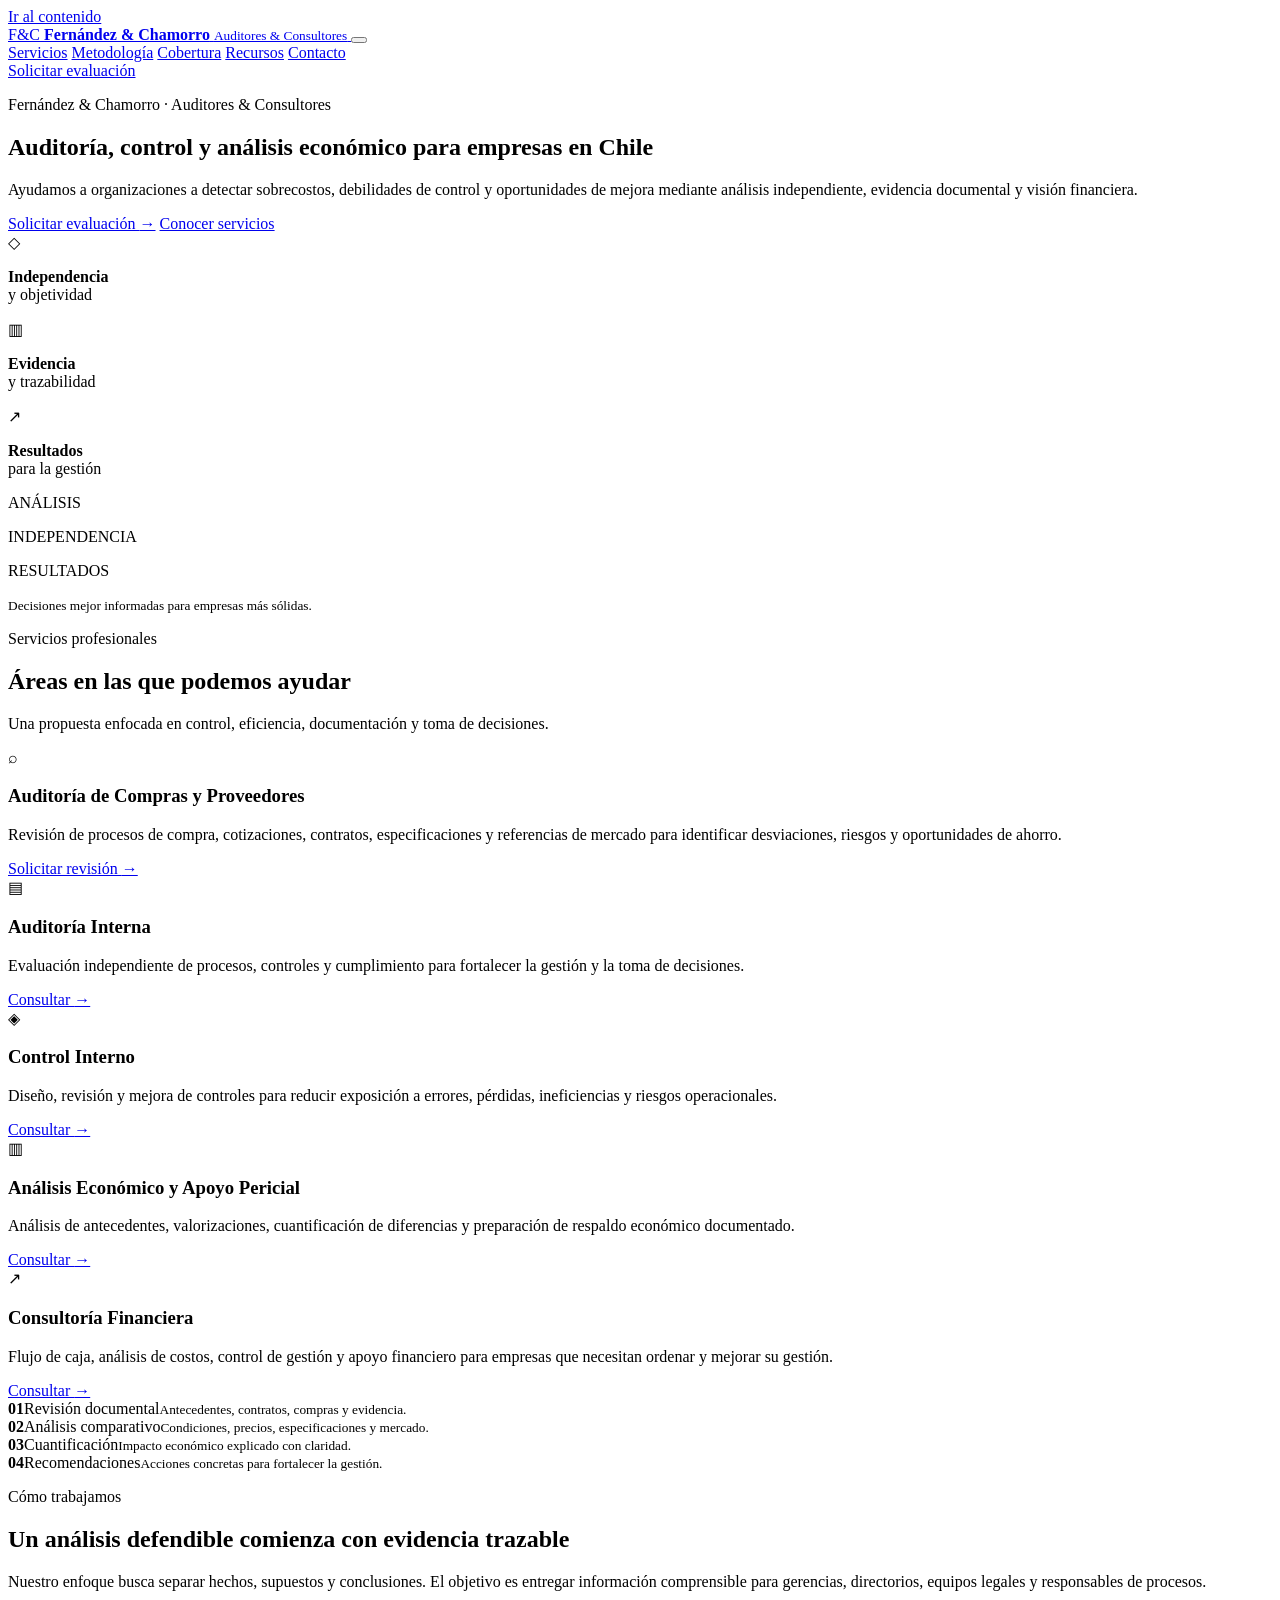
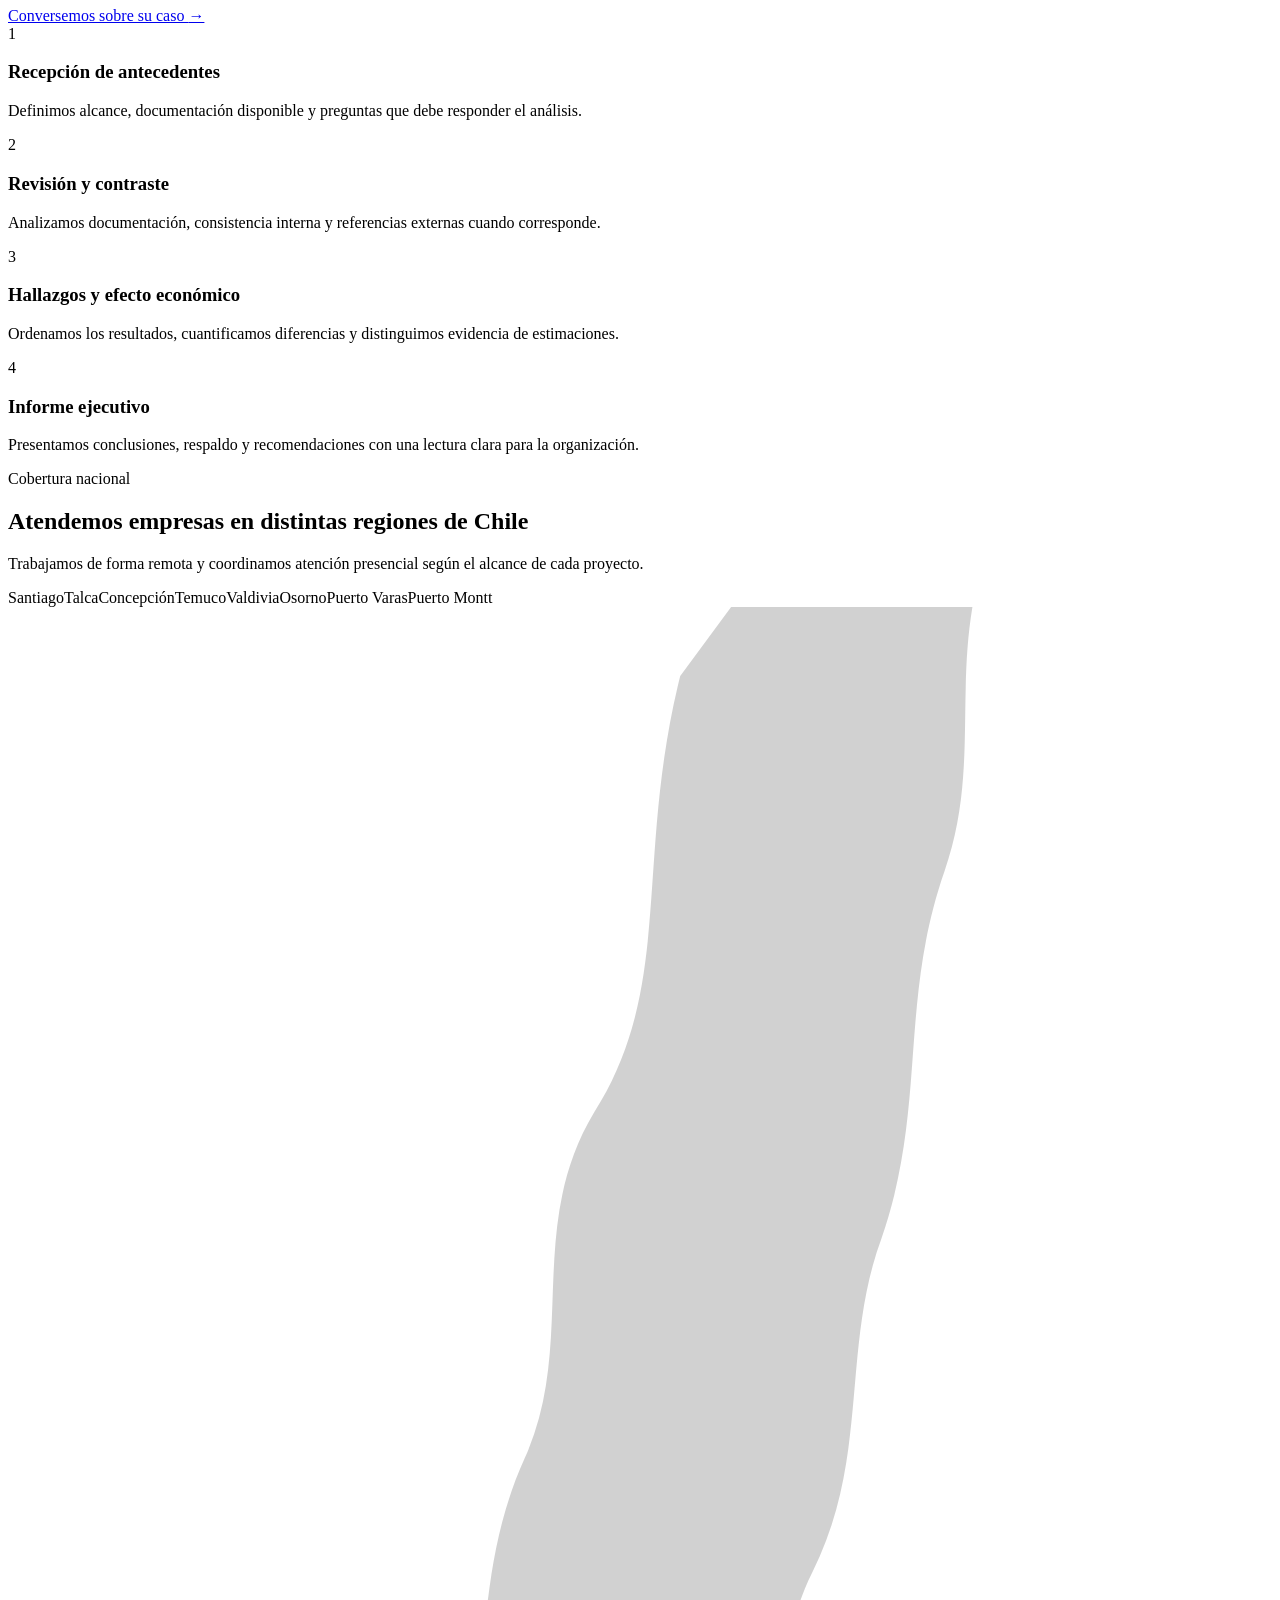
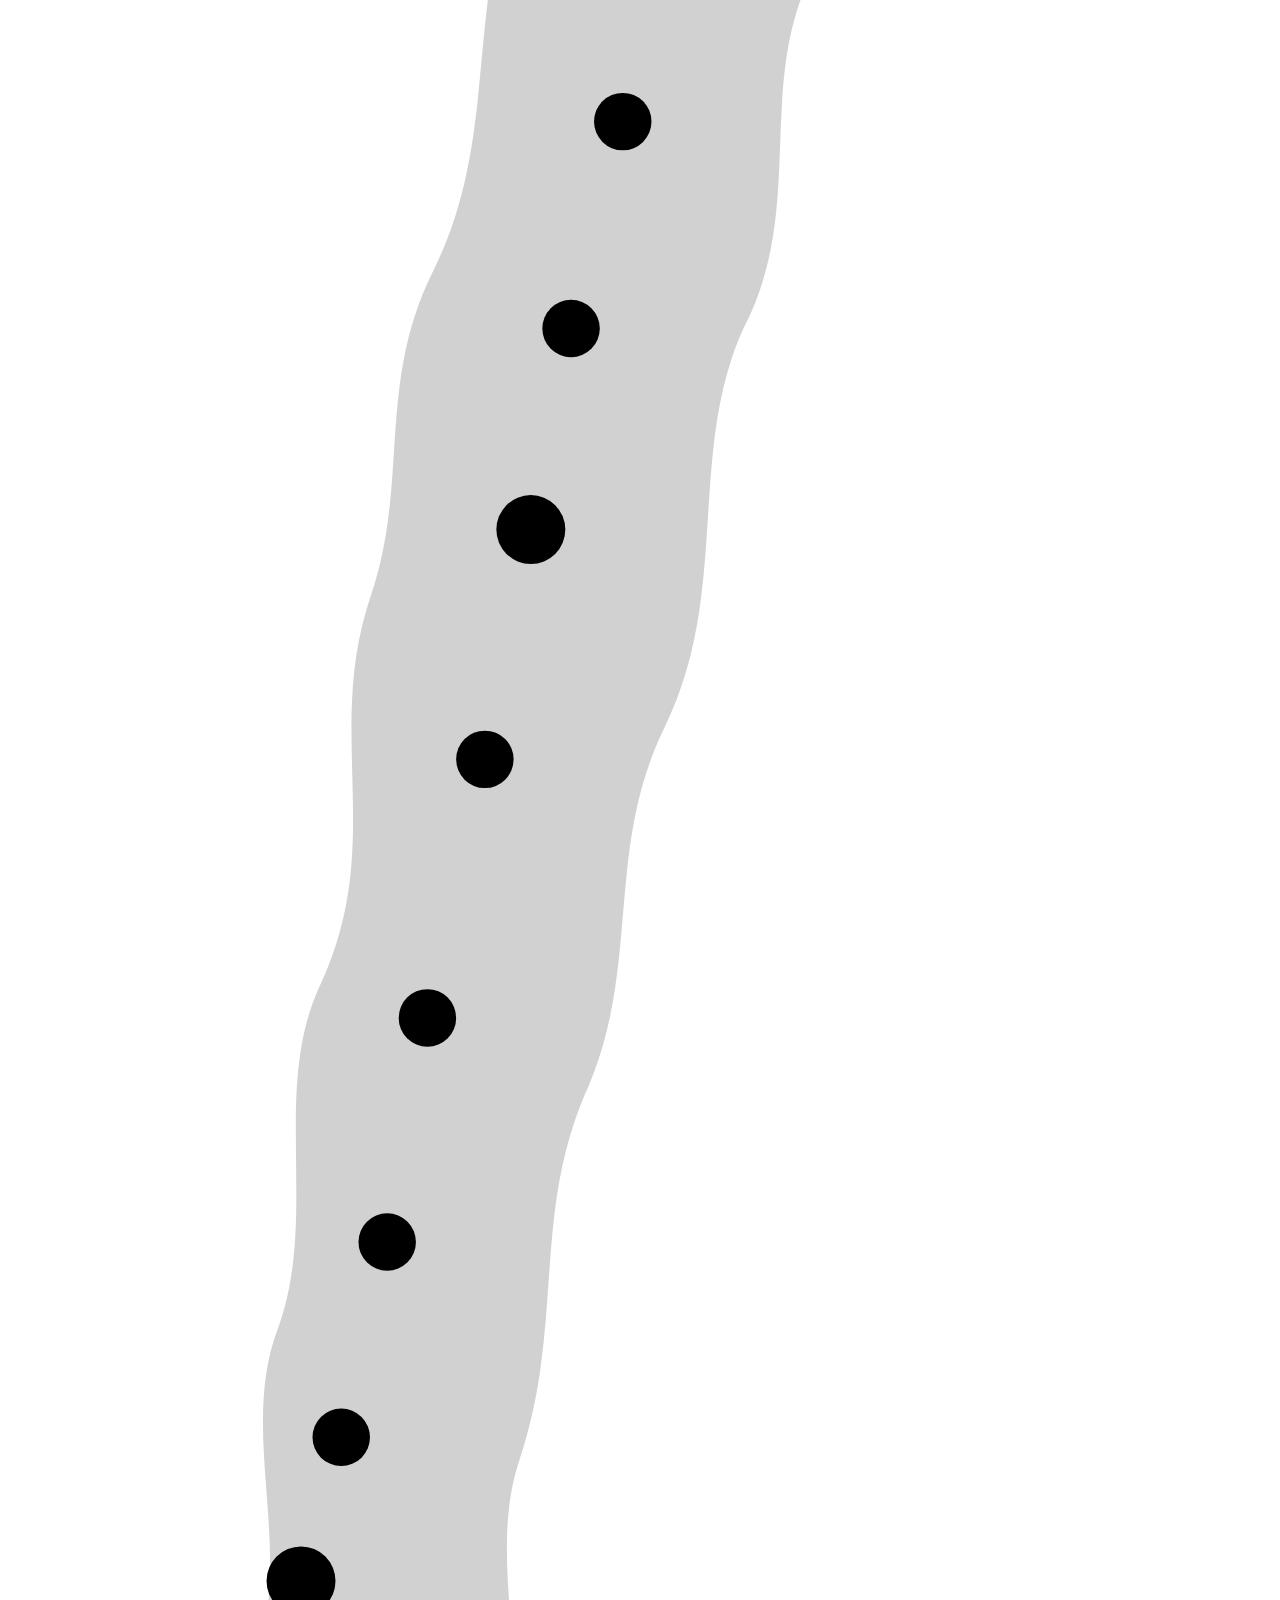
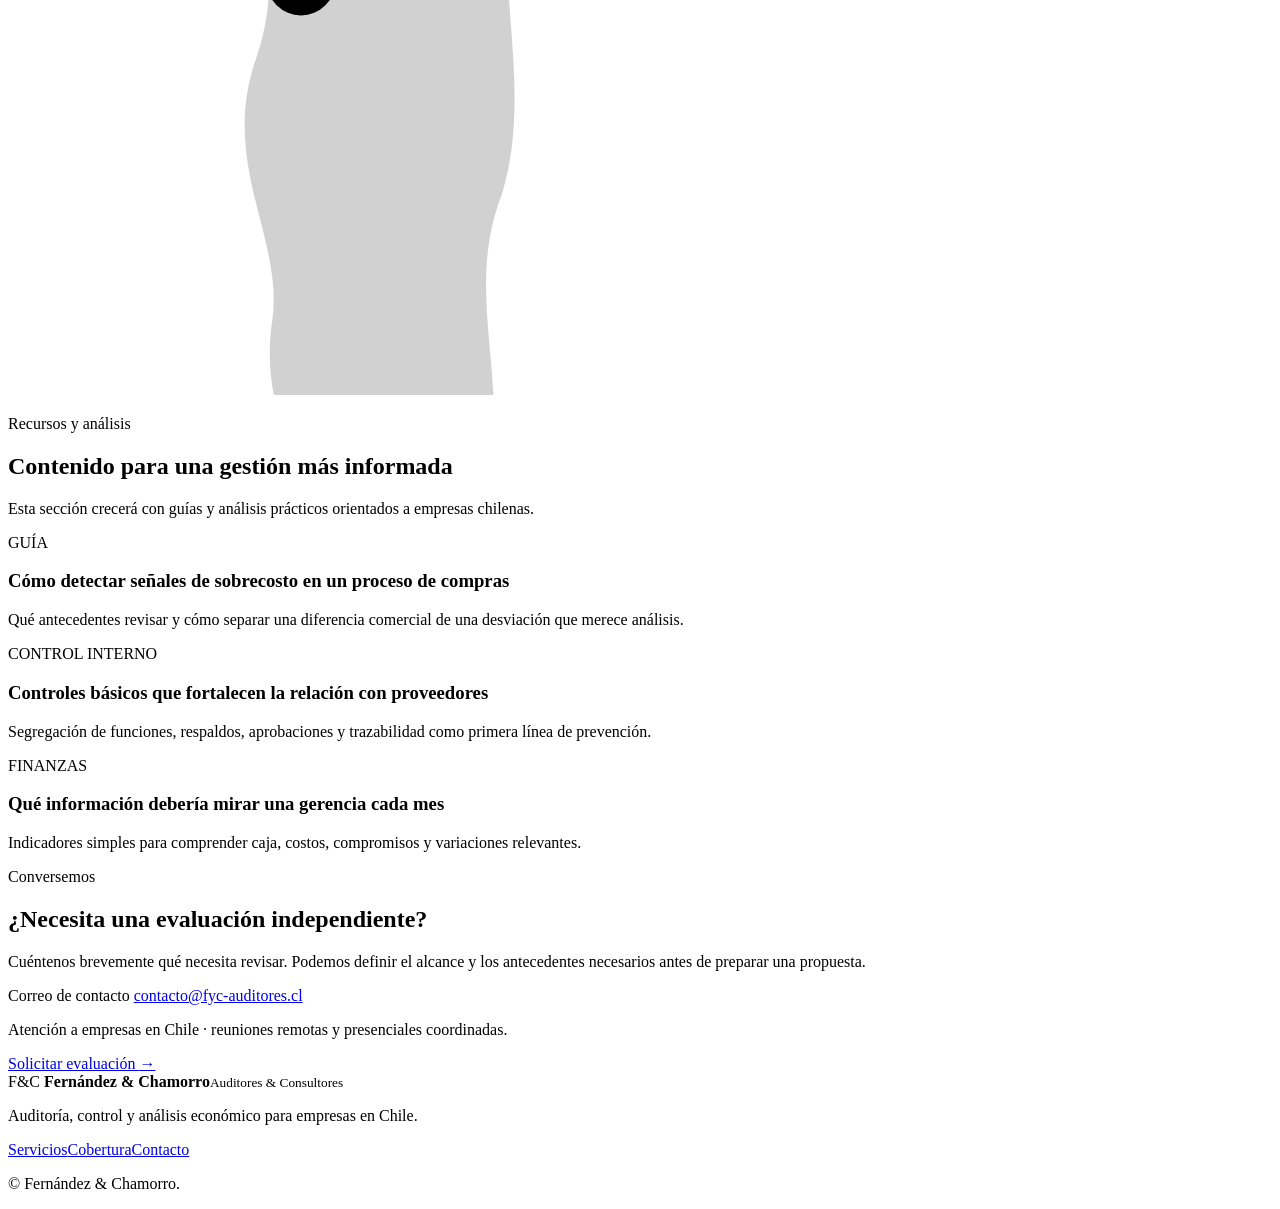
==== index.html @ c3d1afbb "Crear página inicial de Fernández & Chamorro" ====
<!doctype html>
<html lang="es-CL">
<head>
  <meta charset="utf-8">
  <meta name="viewport" content="width=device-width, initial-scale=1">
  <title>Auditoría y Consultoría en Chile | Fernández & Chamorro</title>
  <meta name="description" content="Fernández & Chamorro Auditores & Consultores. Auditoría interna, revisión de compras y proveedores, control interno, análisis económico y consultoría financiera para empresas en Chile.">
  <meta name="robots" content="index,follow,max-image-preview:large">
  <meta name="theme-color" content="#071c2b">
  <link rel="canonical" href="https://fyc-auditores.cl/">
  <link rel="icon" href="favicon.svg" type="image/svg+xml">
  <link rel="stylesheet" href="styles.css">

  <meta property="og:type" content="website">
  <meta property="og:locale" content="es_CL">
  <meta property="og:title" content="Fernández & Chamorro | Auditores & Consultores">
  <meta property="og:description" content="Auditoría, control y análisis económico para empresas en Chile.">
  <meta property="og:url" content="https://fyc-auditores.cl/">
  <meta property="og:site_name" content="Fernández & Chamorro">

  <script type="application/ld+json">
  {
    "@context": "https://schema.org",
    "@type": "ProfessionalService",
    "name": "Fernández & Chamorro Auditores & Consultores",
    "url": "https://fyc-auditores.cl/",
    "description": "Servicios de auditoría interna, revisión de compras y proveedores, control interno, análisis económico y consultoría financiera para empresas en Chile.",
    "areaServed": [
      {"@type":"Country","name":"Chile"},
      {"@type":"City","name":"Santiago"},
      {"@type":"City","name":"Talca"},
      {"@type":"City","name":"Concepción"},
      {"@type":"City","name":"Temuco"},
      {"@type":"City","name":"Valdivia"},
      {"@type":"City","name":"Osorno"},
      {"@type":"City","name":"Puerto Varas"},
      {"@type":"City","name":"Puerto Montt"}
    ],
    "serviceType": [
      "Auditoría interna",
      "Auditoría de compras y proveedores",
      "Control interno",
      "Análisis económico",
      "Consultoría financiera"
    ]
  }
  </script>
</head>
<body>
  <a class="skip-link" href="#contenido">Ir al contenido</a>

  <header class="site-header" id="inicio">
    <div class="container nav-wrap">
      <a class="brand" href="#inicio" aria-label="Fernández & Chamorro - Inicio">
        <span class="brand-mark">F&amp;C</span>
        <span class="brand-copy">
          <strong>Fernández &amp; Chamorro</strong>
          <small>Auditores &amp; Consultores</small>
        </span>
      </a>

      <button class="nav-toggle" type="button" aria-expanded="false" aria-controls="main-nav" aria-label="Abrir menú">
        <span></span><span></span><span></span>
      </button>

      <nav class="main-nav" id="main-nav" aria-label="Navegación principal">
        <a href="#servicios">Servicios</a>
        <a href="#metodologia">Metodología</a>
        <a href="#cobertura">Cobertura</a>
        <a href="#recursos">Recursos</a>
        <a href="#contacto">Contacto</a>
      </nav>

      <a class="btn btn-small btn-dark desktop-cta" href="#contacto">Solicitar evaluación</a>
    </div>
  </header>

  <main id="contenido">
    <section class="hero">
      <div class="hero-visual" aria-hidden="true">
        <div class="mountain mountain-a"></div>
        <div class="mountain mountain-b"></div>
        <div class="cityline"></div>
        <div class="glass-lines"></div>
      </div>

      <div class="container hero-grid">
        <div class="hero-copy">
          <p class="eyebrow">Fernández &amp; Chamorro · Auditores &amp; Consultores</p>
          <h1>Auditoría, control y análisis económico para empresas en Chile</h1>
          <p class="hero-lead">Ayudamos a organizaciones a detectar sobrecostos, debilidades de control y oportunidades de mejora mediante análisis independiente, evidencia documental y visión financiera.</p>
          <div class="hero-actions">
            <a class="btn btn-copper" href="#contacto">Solicitar evaluación <span>→</span></a>
            <a class="btn btn-outline" href="#servicios">Conocer servicios</a>
          </div>
          <div class="trust-row" aria-label="Principios de trabajo">
            <div><span class="mini-icon">◇</span><p><strong>Independencia</strong><br>y objetividad</p></div>
            <div><span class="mini-icon">▥</span><p><strong>Evidencia</strong><br>y trazabilidad</p></div>
            <div><span class="mini-icon">↗</span><p><strong>Resultados</strong><br>para la gestión</p></div>
          </div>
        </div>

        <aside class="hero-panel" aria-label="Propuesta de valor">
          <div class="panel-line"></div>
          <p>ANÁLISIS</p>
          <p>INDEPENDENCIA</p>
          <p>RESULTADOS</p>
          <span></span>
          <small>Decisiones mejor informadas para empresas más sólidas.</small>
        </aside>
      </div>
    </section>

    <section class="section" id="servicios">
      <div class="container">
        <div class="section-head">
          <div>
            <p class="eyebrow dark">Servicios profesionales</p>
            <h2>Áreas en las que podemos ayudar</h2>
          </div>
          <p class="section-intro">Una propuesta enfocada en control, eficiencia, documentación y toma de decisiones.</p>
        </div>

        <div class="service-grid">
          <article class="service-card featured">
            <span class="service-icon">⌕</span>
            <h3>Auditoría de Compras y Proveedores</h3>
            <p>Revisión de procesos de compra, cotizaciones, contratos, especificaciones y referencias de mercado para identificar desviaciones, riesgos y oportunidades de ahorro.</p>
            <a href="#contacto">Solicitar revisión <span>→</span></a>
          </article>

          <article class="service-card">
            <span class="service-icon">▤</span>
            <h3>Auditoría Interna</h3>
            <p>Evaluación independiente de procesos, controles y cumplimiento para fortalecer la gestión y la toma de decisiones.</p>
            <a href="#contacto">Consultar <span>→</span></a>
          </article>

          <article class="service-card">
            <span class="service-icon">◈</span>
            <h3>Control Interno</h3>
            <p>Diseño, revisión y mejora de controles para reducir exposición a errores, pérdidas, ineficiencias y riesgos operacionales.</p>
            <a href="#contacto">Consultar <span>→</span></a>
          </article>

          <article class="service-card">
            <span class="service-icon">▥</span>
            <h3>Análisis Económico y Apoyo Pericial</h3>
            <p>Análisis de antecedentes, valorizaciones, cuantificación de diferencias y preparación de respaldo económico documentado.</p>
            <a href="#contacto">Consultar <span>→</span></a>
          </article>

          <article class="service-card">
            <span class="service-icon">↗</span>
            <h3>Consultoría Financiera</h3>
            <p>Flujo de caja, análisis de costos, control de gestión y apoyo financiero para empresas que necesitan ordenar y mejorar su gestión.</p>
            <a href="#contacto">Consultar <span>→</span></a>
          </article>
        </div>
      </div>
    </section>

    <section class="value-band">
      <div class="container value-grid">
        <div><strong>01</strong><span>Revisión documental</span><small>Antecedentes, contratos, compras y evidencia.</small></div>
        <div><strong>02</strong><span>Análisis comparativo</span><small>Condiciones, precios, especificaciones y mercado.</small></div>
        <div><strong>03</strong><span>Cuantificación</span><small>Impacto económico explicado con claridad.</small></div>
        <div><strong>04</strong><span>Recomendaciones</span><small>Acciones concretas para fortalecer la gestión.</small></div>
      </div>
    </section>

    <section class="section methodology" id="metodologia">
      <div class="container methodology-grid">
        <div>
          <p class="eyebrow dark">Cómo trabajamos</p>
          <h2>Un análisis defendible comienza con evidencia trazable</h2>
          <p class="body-copy">Nuestro enfoque busca separar hechos, supuestos y conclusiones. El objetivo es entregar información comprensible para gerencias, directorios, equipos legales y responsables de procesos.</p>
          <a class="text-link" href="#contacto">Conversemos sobre su caso <span>→</span></a>
        </div>

        <div class="steps">
          <article><span>1</span><div><h3>Recepción de antecedentes</h3><p>Definimos alcance, documentación disponible y preguntas que debe responder el análisis.</p></div></article>
          <article><span>2</span><div><h3>Revisión y contraste</h3><p>Analizamos documentación, consistencia interna y referencias externas cuando corresponde.</p></div></article>
          <article><span>3</span><div><h3>Hallazgos y efecto económico</h3><p>Ordenamos los resultados, cuantificamos diferencias y distinguimos evidencia de estimaciones.</p></div></article>
          <article><span>4</span><div><h3>Informe ejecutivo</h3><p>Presentamos conclusiones, respaldo y recomendaciones con una lectura clara para la organización.</p></div></article>
        </div>
      </div>
    </section>

    <section class="section coverage" id="cobertura">
      <div class="container coverage-grid">
        <div class="coverage-copy">
          <p class="eyebrow">Cobertura nacional</p>
          <h2>Atendemos empresas en distintas regiones de Chile</h2>
          <p>Trabajamos de forma remota y coordinamos atención presencial según el alcance de cada proyecto.</p>
          <div class="cities" aria-label="Ciudades objetivo">
            <span>Santiago</span><span>Talca</span><span>Concepción</span><span>Temuco</span><span>Valdivia</span><span>Osorno</span><span>Puerto Varas</span><span>Puerto Montt</span>
          </div>
        </div>

        <div class="chile-map" aria-label="Representación gráfica de cobertura en Chile">
          <svg viewBox="0 0 220 520" role="img" aria-labelledby="map-title">
            <title id="map-title">Cobertura de servicios en Chile</title>
            <path d="M117 12c-8 32-1 54-15 76-12 20-3 40-12 60-11 24-4 48-16 72-10 20-4 37-11 57-8 24 3 43-9 68-8 18 0 40-7 59-7 18 3 39-4 58-6 18 5 31 3 45-3 20 10 31 14 47 6 23 20 38 31 51-13-28-13-49-8-67 5-20-4-35 3-53 6-20-3-40 3-58 8-24 2-43 12-65 9-21 3-41 13-62 12-24 4-48 14-70 11-21 2-42 12-62 10-20 5-39 12-58 8-23 3-41 11-64 7-20 0-36 8-58 8-21 7-42 9-58-14 14-24 26-32 40z" fill="currentColor" opacity=".18"/>
            <g fill="currentColor">
              <circle cx="107" cy="194" r="5"/><circle cx="98" cy="230" r="5"/><circle cx="91" cy="265" r="6"/><circle cx="83" cy="305" r="5"/><circle cx="73" cy="350" r="5"/><circle cx="66" cy="389" r="5"/><circle cx="58" cy="423" r="5"/><circle cx="51" cy="448" r="6"/>
            </g>
          </svg>
        </div>
      </div>
    </section>

    <section class="section resources" id="recursos">
      <div class="container">
        <div class="section-head">
          <div>
            <p class="eyebrow dark">Recursos y análisis</p>
            <h2>Contenido para una gestión más informada</h2>
          </div>
          <p class="section-intro">Esta sección crecerá con guías y análisis prácticos orientados a empresas chilenas.</p>
        </div>

        <div class="resource-grid">
          <article>
            <span>GUÍA</span>
            <h3>Cómo detectar señales de sobrecosto en un proceso de compras</h3>
            <p>Qué antecedentes revisar y cómo separar una diferencia comercial de una desviación que merece análisis.</p>
          </article>
          <article>
            <span>CONTROL INTERNO</span>
            <h3>Controles básicos que fortalecen la relación con proveedores</h3>
            <p>Segregación de funciones, respaldos, aprobaciones y trazabilidad como primera línea de prevención.</p>
          </article>
          <article>
            <span>FINANZAS</span>
            <h3>Qué información debería mirar una gerencia cada mes</h3>
            <p>Indicadores simples para comprender caja, costos, compromisos y variaciones relevantes.</p>
          </article>
        </div>
      </div>
    </section>

    <section class="contact" id="contacto">
      <div class="container contact-grid">
        <div>
          <p class="eyebrow">Conversemos</p>
          <h2>¿Necesita una evaluación independiente?</h2>
          <p>Cuéntenos brevemente qué necesita revisar. Podemos definir el alcance y los antecedentes necesarios antes de preparar una propuesta.</p>
        </div>
        <div class="contact-card">
          <span class="contact-label">Correo de contacto</span>
          <a class="contact-email" href="mailto:contacto@fyc-auditores.cl">contacto@fyc-auditores.cl</a>
          <p>Atención a empresas en Chile · reuniones remotas y presenciales coordinadas.</p>
          <a class="btn btn-copper full" href="mailto:contacto@fyc-auditores.cl?subject=Solicitud%20de%20evaluación">Solicitar evaluación <span>→</span></a>
        </div>
      </div>
    </section>
  </main>

  <footer class="footer">
    <div class="container footer-grid">
      <div class="brand footer-brand">
        <span class="brand-mark">F&amp;C</span>
        <span class="brand-copy"><strong>Fernández &amp; Chamorro</strong><small>Auditores &amp; Consultores</small></span>
      </div>
      <p>Auditoría, control y análisis económico para empresas en Chile.</p>
      <div class="footer-links"><a href="#servicios">Servicios</a><a href="#cobertura">Cobertura</a><a href="#contacto">Contacto</a></div>
      <p class="copyright">© <span id="year"></span> Fernández &amp; Chamorro.</p>
    </div>
  </footer>

  <script src="script.js"></script>
</body>
</html>
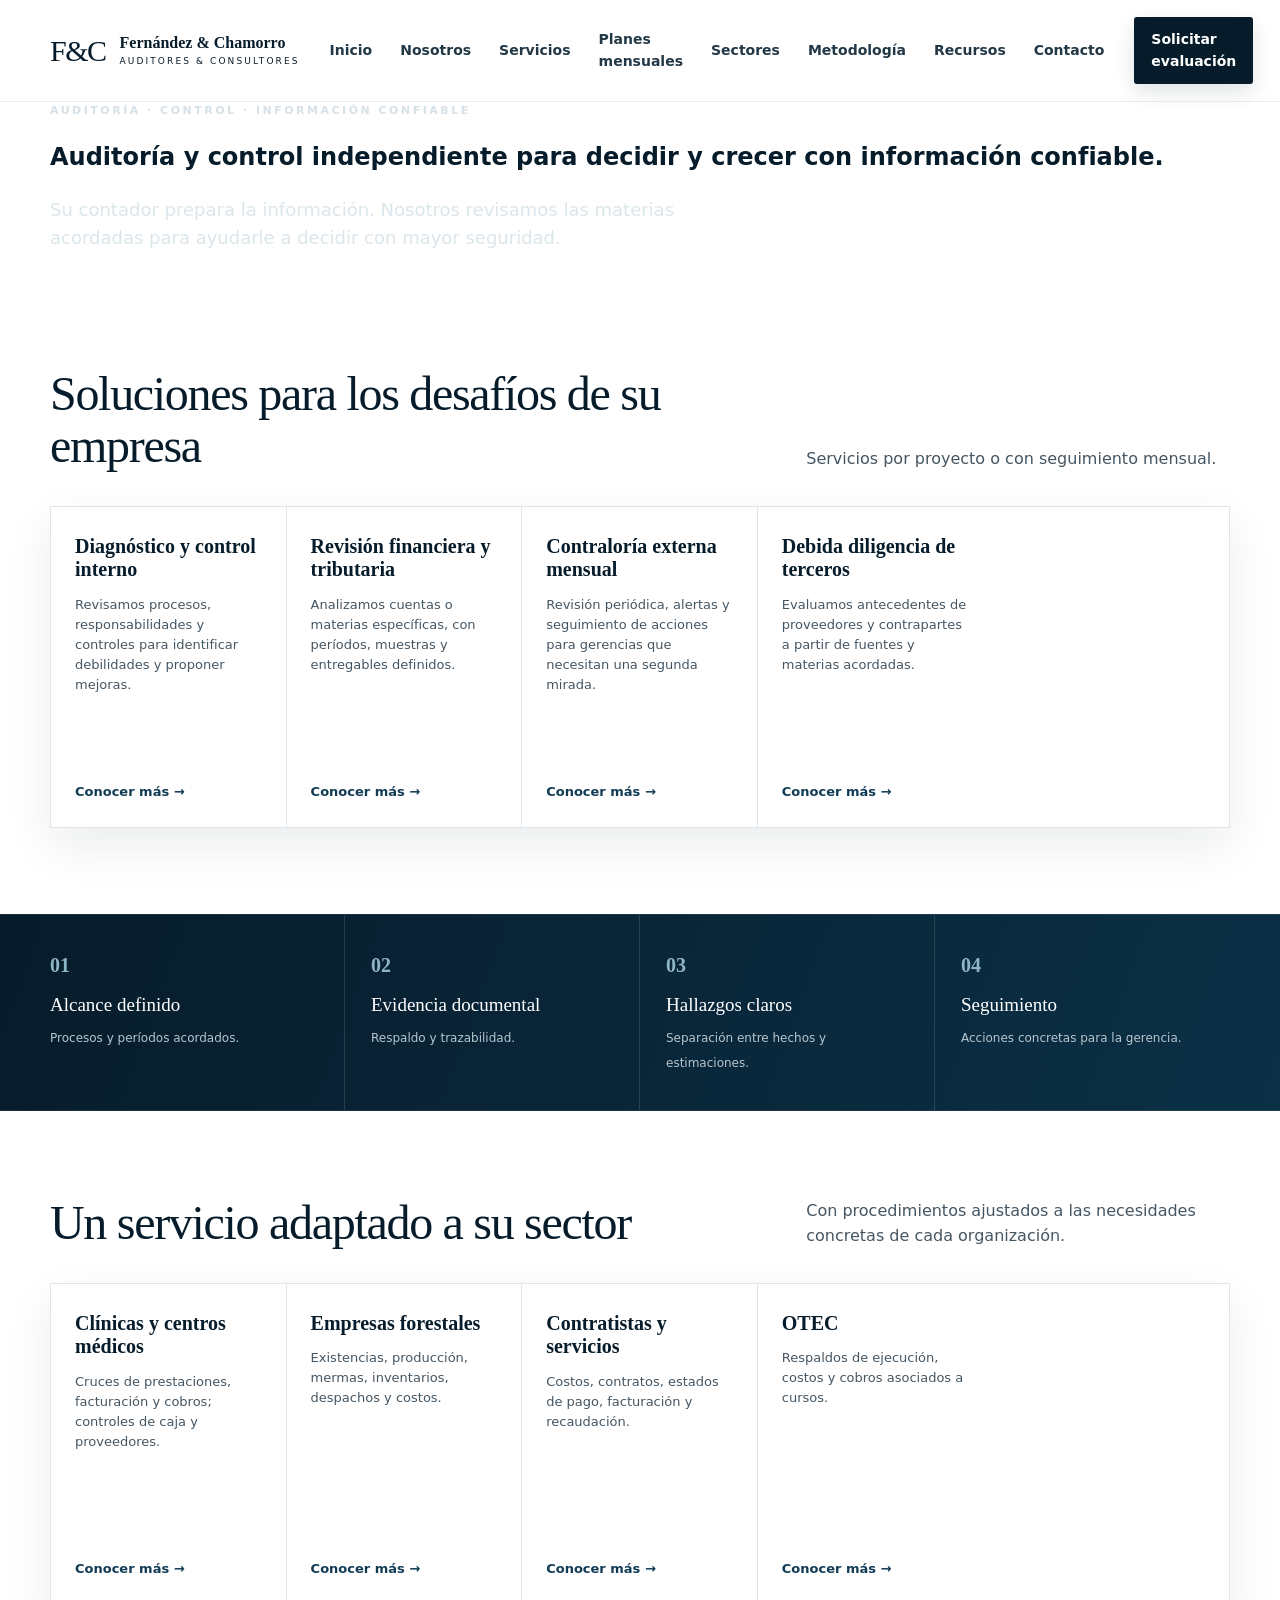
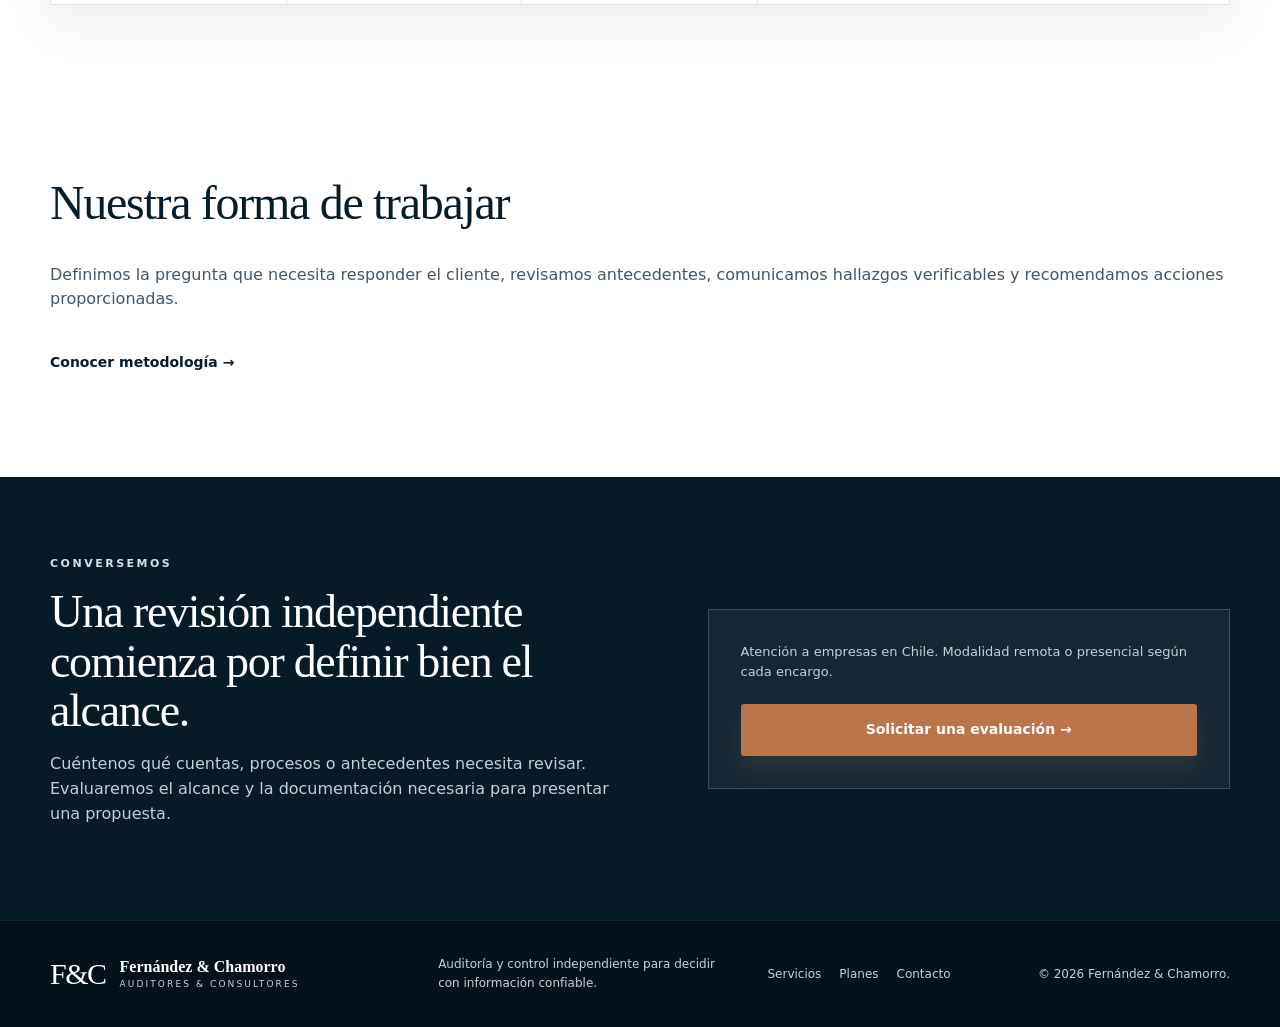
==== commit b11c288f: "feat: create multipage home and navigation" ====
--- a/index.html
+++ b/index.html
@@ -1,274 +1,4 @@
 <!doctype html>
-<html lang="es-CL">
-<head>
-  <meta charset="utf-8">
-  <meta name="viewport" content="width=device-width, initial-scale=1">
-  <title>Auditoría y Consultoría en Chile | Fernández & Chamorro</title>
-  <meta name="description" content="Fernández & Chamorro Auditores & Consultores. Auditoría interna, revisión de compras y proveedores, control interno, análisis económico y consultoría financiera para empresas en Chile.">
-  <meta name="robots" content="index,follow,max-image-preview:large">
-  <meta name="theme-color" content="#071c2b">
-  <link rel="canonical" href="https://fyc-auditores.cl/">
-  <link rel="icon" href="favicon.svg" type="image/svg+xml">
-  <link rel="stylesheet" href="styles.css">
-
-  <meta property="og:type" content="website">
-  <meta property="og:locale" content="es_CL">
-  <meta property="og:title" content="Fernández & Chamorro | Auditores & Consultores">
-  <meta property="og:description" content="Auditoría, control y análisis económico para empresas en Chile.">
-  <meta property="og:url" content="https://fyc-auditores.cl/">
-  <meta property="og:site_name" content="Fernández & Chamorro">
-
-  <script type="application/ld+json">
-  {
-    "@context": "https://schema.org",
-    "@type": "ProfessionalService",
-    "name": "Fernández & Chamorro Auditores & Consultores",
-    "url": "https://fyc-auditores.cl/",
-    "description": "Servicios de auditoría interna, revisión de compras y proveedores, control interno, análisis económico y consultoría financiera para empresas en Chile.",
-    "areaServed": [
-      {"@type":"Country","name":"Chile"},
-      {"@type":"City","name":"Santiago"},
-      {"@type":"City","name":"Talca"},
-      {"@type":"City","name":"Concepción"},
-      {"@type":"City","name":"Temuco"},
-      {"@type":"City","name":"Valdivia"},
-      {"@type":"City","name":"Osorno"},
-      {"@type":"City","name":"Puerto Varas"},
-      {"@type":"City","name":"Puerto Montt"}
-    ],
-    "serviceType": [
-      "Auditoría interna",
-      "Auditoría de compras y proveedores",
-      "Control interno",
-      "Análisis económico",
-      "Consultoría financiera"
-    ]
-  }
-  </script>
-</head>
-<body>
-  <a class="skip-link" href="#contenido">Ir al contenido</a>
-
-  <header class="site-header" id="inicio">
-    <div class="container nav-wrap">
-      <a class="brand" href="#inicio" aria-label="Fernández & Chamorro - Inicio">
-        <span class="brand-mark">F&amp;C</span>
-        <span class="brand-copy">
-          <strong>Fernández &amp; Chamorro</strong>
-          <small>Auditores &amp; Consultores</small>
-        </span>
-      </a>
-
-      <button class="nav-toggle" type="button" aria-expanded="false" aria-controls="main-nav" aria-label="Abrir menú">
-        <span></span><span></span><span></span>
-      </button>
-
-      <nav class="main-nav" id="main-nav" aria-label="Navegación principal">
-        <a href="#servicios">Servicios</a>
-        <a href="#metodologia">Metodología</a>
-        <a href="#cobertura">Cobertura</a>
-        <a href="#recursos">Recursos</a>
-        <a href="#contacto">Contacto</a>
-      </nav>
-
-      <a class="btn btn-small btn-dark desktop-cta" href="#contacto">Solicitar evaluación</a>
-    </div>
-  </header>
-
-  <main id="contenido">
-    <section class="hero">
-      <div class="hero-visual" aria-hidden="true">
-        <div class="mountain mountain-a"></div>
-        <div class="mountain mountain-b"></div>
-        <div class="cityline"></div>
-        <div class="glass-lines"></div>
-      </div>
-
-      <div class="container hero-grid">
-        <div class="hero-copy">
-          <p class="eyebrow">Fernández &amp; Chamorro · Auditores &amp; Consultores</p>
-          <h1>Auditoría, control y análisis económico para empresas en Chile</h1>
-          <p class="hero-lead">Ayudamos a organizaciones a detectar sobrecostos, debilidades de control y oportunidades de mejora mediante análisis independiente, evidencia documental y visión financiera.</p>
-          <div class="hero-actions">
-            <a class="btn btn-copper" href="#contacto">Solicitar evaluación <span>→</span></a>
-            <a class="btn btn-outline" href="#servicios">Conocer servicios</a>
-          </div>
-          <div class="trust-row" aria-label="Principios de trabajo">
-            <div><span class="mini-icon">◇</span><p><strong>Independencia</strong><br>y objetividad</p></div>
-            <div><span class="mini-icon">▥</span><p><strong>Evidencia</strong><br>y trazabilidad</p></div>
-            <div><span class="mini-icon">↗</span><p><strong>Resultados</strong><br>para la gestión</p></div>
-          </div>
-        </div>
-
-        <aside class="hero-panel" aria-label="Propuesta de valor">
-          <div class="panel-line"></div>
-          <p>ANÁLISIS</p>
-          <p>INDEPENDENCIA</p>
-          <p>RESULTADOS</p>
-          <span></span>
-          <small>Decisiones mejor informadas para empresas más sólidas.</small>
-        </aside>
-      </div>
-    </section>
-
-    <section class="section" id="servicios">
-      <div class="container">
-        <div class="section-head">
-          <div>
-            <p class="eyebrow dark">Servicios profesionales</p>
-            <h2>Áreas en las que podemos ayudar</h2>
-          </div>
-          <p class="section-intro">Una propuesta enfocada en control, eficiencia, documentación y toma de decisiones.</p>
-        </div>
-
-        <div class="service-grid">
-          <article class="service-card featured">
-            <span class="service-icon">⌕</span>
-            <h3>Auditoría de Compras y Proveedores</h3>
-            <p>Revisión de procesos de compra, cotizaciones, contratos, especificaciones y referencias de mercado para identificar desviaciones, riesgos y oportunidades de ahorro.</p>
-            <a href="#contacto">Solicitar revisión <span>→</span></a>
-          </article>
-
-          <article class="service-card">
-            <span class="service-icon">▤</span>
-            <h3>Auditoría Interna</h3>
-            <p>Evaluación independiente de procesos, controles y cumplimiento para fortalecer la gestión y la toma de decisiones.</p>
-            <a href="#contacto">Consultar <span>→</span></a>
-          </article>
-
-          <article class="service-card">
-            <span class="service-icon">◈</span>
-            <h3>Control Interno</h3>
-            <p>Diseño, revisión y mejora de controles para reducir exposición a errores, pérdidas, ineficiencias y riesgos operacionales.</p>
-            <a href="#contacto">Consultar <span>→</span></a>
-          </article>
-
-          <article class="service-card">
-            <span class="service-icon">▥</span>
-            <h3>Análisis Económico y Apoyo Pericial</h3>
-            <p>Análisis de antecedentes, valorizaciones, cuantificación de diferencias y preparación de respaldo económico documentado.</p>
-            <a href="#contacto">Consultar <span>→</span></a>
-          </article>
-
-          <article class="service-card">
-            <span class="service-icon">↗</span>
-            <h3>Consultoría Financiera</h3>
-            <p>Flujo de caja, análisis de costos, control de gestión y apoyo financiero para empresas que necesitan ordenar y mejorar su gestión.</p>
-            <a href="#contacto">Consultar <span>→</span></a>
-          </article>
-        </div>
-      </div>
-    </section>
-
-    <section class="value-band">
-      <div class="container value-grid">
-        <div><strong>01</strong><span>Revisión documental</span><small>Antecedentes, contratos, compras y evidencia.</small></div>
-        <div><strong>02</strong><span>Análisis comparativo</span><small>Condiciones, precios, especificaciones y mercado.</small></div>
-        <div><strong>03</strong><span>Cuantificación</span><small>Impacto económico explicado con claridad.</small></div>
-        <div><strong>04</strong><span>Recomendaciones</span><small>Acciones concretas para fortalecer la gestión.</small></div>
-      </div>
-    </section>
-
-    <section class="section methodology" id="metodologia">
-      <div class="container methodology-grid">
-        <div>
-          <p class="eyebrow dark">Cómo trabajamos</p>
-          <h2>Un análisis defendible comienza con evidencia trazable</h2>
-          <p class="body-copy">Nuestro enfoque busca separar hechos, supuestos y conclusiones. El objetivo es entregar información comprensible para gerencias, directorios, equipos legales y responsables de procesos.</p>
-          <a class="text-link" href="#contacto">Conversemos sobre su caso <span>→</span></a>
-        </div>
-
-        <div class="steps">
-          <article><span>1</span><div><h3>Recepción de antecedentes</h3><p>Definimos alcance, documentación disponible y preguntas que debe responder el análisis.</p></div></article>
-          <article><span>2</span><div><h3>Revisión y contraste</h3><p>Analizamos documentación, consistencia interna y referencias externas cuando corresponde.</p></div></article>
-          <article><span>3</span><div><h3>Hallazgos y efecto económico</h3><p>Ordenamos los resultados, cuantificamos diferencias y distinguimos evidencia de estimaciones.</p></div></article>
-          <article><span>4</span><div><h3>Informe ejecutivo</h3><p>Presentamos conclusiones, respaldo y recomendaciones con una lectura clara para la organización.</p></div></article>
-        </div>
-      </div>
-    </section>
-
-    <section class="section coverage" id="cobertura">
-      <div class="container coverage-grid">
-        <div class="coverage-copy">
-          <p class="eyebrow">Cobertura nacional</p>
-          <h2>Atendemos empresas en distintas regiones de Chile</h2>
-          <p>Trabajamos de forma remota y coordinamos atención presencial según el alcance de cada proyecto.</p>
-          <div class="cities" aria-label="Ciudades objetivo">
-            <span>Santiago</span><span>Talca</span><span>Concepción</span><span>Temuco</span><span>Valdivia</span><span>Osorno</span><span>Puerto Varas</span><span>Puerto Montt</span>
-          </div>
-        </div>
-
-        <div class="chile-map" aria-label="Representación gráfica de cobertura en Chile">
-          <svg viewBox="0 0 220 520" role="img" aria-labelledby="map-title">
-            <title id="map-title">Cobertura de servicios en Chile</title>
-            <path d="M117 12c-8 32-1 54-15 76-12 20-3 40-12 60-11 24-4 48-16 72-10 20-4 37-11 57-8 24 3 43-9 68-8 18 0 40-7 59-7 18 3 39-4 58-6 18 5 31 3 45-3 20 10 31 14 47 6 23 20 38 31 51-13-28-13-49-8-67 5-20-4-35 3-53 6-20-3-40 3-58 8-24 2-43 12-65 9-21 3-41 13-62 12-24 4-48 14-70 11-21 2-42 12-62 10-20 5-39 12-58 8-23 3-41 11-64 7-20 0-36 8-58 8-21 7-42 9-58-14 14-24 26-32 40z" fill="currentColor" opacity=".18"/>
-            <g fill="currentColor">
-              <circle cx="107" cy="194" r="5"/><circle cx="98" cy="230" r="5"/><circle cx="91" cy="265" r="6"/><circle cx="83" cy="305" r="5"/><circle cx="73" cy="350" r="5"/><circle cx="66" cy="389" r="5"/><circle cx="58" cy="423" r="5"/><circle cx="51" cy="448" r="6"/>
-            </g>
-          </svg>
-        </div>
-      </div>
-    </section>
-
-    <section class="section resources" id="recursos">
-      <div class="container">
-        <div class="section-head">
-          <div>
-            <p class="eyebrow dark">Recursos y análisis</p>
-            <h2>Contenido para una gestión más informada</h2>
-          </div>
-          <p class="section-intro">Esta sección crecerá con guías y análisis prácticos orientados a empresas chilenas.</p>
-        </div>
-
-        <div class="resource-grid">
-          <article>
-            <span>GUÍA</span>
-            <h3>Cómo detectar señales de sobrecosto en un proceso de compras</h3>
-            <p>Qué antecedentes revisar y cómo separar una diferencia comercial de una desviación que merece análisis.</p>
-          </article>
-          <article>
-            <span>CONTROL INTERNO</span>
-            <h3>Controles básicos que fortalecen la relación con proveedores</h3>
-            <p>Segregación de funciones, respaldos, aprobaciones y trazabilidad como primera línea de prevención.</p>
-          </article>
-          <article>
-            <span>FINANZAS</span>
-            <h3>Qué información debería mirar una gerencia cada mes</h3>
-            <p>Indicadores simples para comprender caja, costos, compromisos y variaciones relevantes.</p>
-          </article>
-        </div>
-      </div>
-    </section>
-
-    <section class="contact" id="contacto">
-      <div class="container contact-grid">
-        <div>
-          <p class="eyebrow">Conversemos</p>
-          <h2>¿Necesita una evaluación independiente?</h2>
-          <p>Cuéntenos brevemente qué necesita revisar. Podemos definir el alcance y los antecedentes necesarios antes de preparar una propuesta.</p>
-        </div>
-        <div class="contact-card">
-          <span class="contact-label">Correo de contacto</span>
-          <a class="contact-email" href="mailto:contacto@fyc-auditores.cl">contacto@fyc-auditores.cl</a>
-          <p>Atención a empresas en Chile · reuniones remotas y presenciales coordinadas.</p>
-          <a class="btn btn-copper full" href="mailto:contacto@fyc-auditores.cl?subject=Solicitud%20de%20evaluación">Solicitar evaluación <span>→</span></a>
-        </div>
-      </div>
-    </section>
-  </main>
-
-  <footer class="footer">
-    <div class="container footer-grid">
-      <div class="brand footer-brand">
-        <span class="brand-mark">F&amp;C</span>
-        <span class="brand-copy"><strong>Fernández &amp; Chamorro</strong><small>Auditores &amp; Consultores</small></span>
-      </div>
-      <p>Auditoría, control y análisis económico para empresas en Chile.</p>
-      <div class="footer-links"><a href="#servicios">Servicios</a><a href="#cobertura">Cobertura</a><a href="#contacto">Contacto</a></div>
-      <p class="copyright">© <span id="year"></span> Fernández &amp; Chamorro.</p>
-    </div>
-  </footer>
-
-  <script src="script.js"></script>
-</body>
-</html>
+<html lang="es-CL"><head><meta charset="utf-8"><meta name="viewport" content="width=device-width, initial-scale=1"><title>Auditoría, control interno y contraloría externa en Chile | Fernández &amp; Chamorro</title><meta name="description" content="Revisamos información, procesos y controles de empresas chilenas mediante auditoría independiente, revisión financiera y tributaria y debida diligencia."><meta name="robots" content="index,follow,max-image-preview:large"><meta name="theme-color" content="#071c2b"><link rel="canonical" href="https://fyc-auditores.cl/"><link rel="icon" href="/favicon.svg" type="image/svg+xml"><link rel="stylesheet" href="/styles.css"><meta property="og:type" content="website"><meta property="og:locale" content="es_CL"><meta property="og:title" content="Auditoría, control interno y contraloría externa en Chile | Fernández & Chamorro"><meta property="og:description" content="Revisamos información, procesos y controles de empresas chilenas mediante auditoría independiente, revisión financiera y tributaria y debida diligencia."><meta property="og:url" content="https://fyc-auditores.cl/"><meta property="og:site_name" content="Fernández & Chamorro"><script type="application/ld+json">{"@context":"https://schema.org","@type":"ProfessionalService","name":"Fernández & Chamorro Auditores Consultores","url":"https://fyc-auditores.cl/","areaServed":{"@type":"Country","name":"Chile"},"serviceType":["Control interno","Revisión financiera y tributaria específica","Contraloría externa mensual","Debida diligencia de terceros"]}</script></head>
+<body><a class="skip-link" href="#contenido">Ir al contenido</a><header class="site-header"><div class="container nav-wrap"><a class="brand" href="/" aria-label="Fernández y Chamorro, inicio"><span class="brand-mark">F&amp;C</span><span class="brand-copy"><strong>Fernández &amp; Chamorro</strong><small>Auditores &amp; Consultores</small></span></a><button class="nav-toggle" type="button" aria-expanded="false" aria-controls="main-nav" aria-label="Abrir menú"><span></span><span></span><span></span></button><nav class="main-nav" id="main-nav" aria-label="Navegación principal"><a href="/" class="active">Inicio</a><a href="/nosotros/">Nosotros</a><a href="/servicios/">Servicios</a><a href="/planes/">Planes mensuales</a><a href="/sectores/">Sectores</a><a href="/metodologia/">Metodología</a><a href="/recursos/">Recursos</a><a href="/contacto/">Contacto</a></nav><a href="/contacto/" class="btn btn-small btn-dark desktop-cta">Solicitar evaluación</a></div></header>
+<main id="contenido"><section class="page-hero"><div class="container"><p class="eyebrow">AUDITORÍA · CONTROL · INFORMACIÓN CONFIABLE</p><h1>Auditoría y control independiente para decidir y crecer con información confiable.</h1><p class="hero-lead">Su contador prepara la información. Nosotros revisamos las materias acordadas para ayudarle a decidir con mayor seguridad.</p></div></section><section class="section"><div class="container"><div class="section-head"><div><h2>Soluciones para los desafíos de su empresa</h2></div><p class="section-intro">Servicios por proyecto o con seguimiento mensual.</p></div><div class="service-grid multipage-grid"><article class="service-card"><h3>Diagnóstico y control interno</h3><p>Revisamos procesos, responsabilidades y controles para identificar debilidades y proponer mejoras.</p><a href="/servicios/#control" class="text-link">Conocer más →</a></article><article class="service-card"><h3>Revisión financiera y tributaria</h3><p>Analizamos cuentas o materias específicas, con períodos, muestras y entregables definidos.</p><a href="/servicios/#financiera" class="text-link">Conocer más →</a></article><article class="service-card"><h3>Contraloría externa mensual</h3><p>Revisión periódica, alertas y seguimiento de acciones para gerencias que necesitan una segunda mirada.</p><a href="/planes/" class="text-link">Conocer más →</a></article><article class="service-card"><h3>Debida diligencia de terceros</h3><p>Evaluamos antecedentes de proveedores y contrapartes a partir de fuentes y materias acordadas.</p><a href="/servicios/#integridad" class="text-link">Conocer más →</a></article></div></div></section><section class="value-band"><div class="container value-grid"><div><strong>01</strong><span>Alcance definido</span><small>Procesos y períodos acordados.</small></div><div><strong>02</strong><span>Evidencia documental</span><small>Respaldo y trazabilidad.</small></div><div><strong>03</strong><span>Hallazgos claros</span><small>Separación entre hechos y estimaciones.</small></div><div><strong>04</strong><span>Seguimiento</span><small>Acciones concretas para la gerencia.</small></div></div></section><section class="section"><div class="container"><div class="section-head"><div><h2>Un servicio adaptado a su sector</h2></div><p class="section-intro">Con procedimientos ajustados a las necesidades concretas de cada organización.</p></div><div class="service-grid multipage-grid"><article class="service-card"><h3>Clínicas y centros médicos</h3><p>Cruces de prestaciones, facturación y cobros; controles de caja y proveedores.</p><a href="/sectores/#salud" class="text-link">Conocer más →</a></article><article class="service-card"><h3>Empresas forestales</h3><p>Existencias, producción, mermas, inventarios, despachos y costos.</p><a href="/sectores/#forestal" class="text-link">Conocer más →</a></article><article class="service-card"><h3>Contratistas y servicios</h3><p>Costos, contratos, estados de pago, facturación y recaudación.</p><a href="/sectores/#contratistas" class="text-link">Conocer más →</a></article><article class="service-card"><h3>OTEC</h3><p>Respaldos de ejecución, costos y cobros asociados a cursos.</p><a href="/sectores/#otec" class="text-link">Conocer más →</a></article></div></div></section><section class="section"><div class="container"><div class="section-head"><div><h2>Nuestra forma de trabajar</h2></div></div><p class="body-copy">Definimos la pregunta que necesita responder el cliente, revisamos antecedentes, comunicamos hallazgos verificables y recomendamos acciones proporcionadas.</p><p><a href="/metodologia/" class="text-link">Conocer metodología →</a></p></div></section><section class="contact"><div class="container contact-grid"><div><p class="eyebrow">CONVERSEMOS</p><h2>Una revisión independiente comienza por definir bien el alcance.</h2><p>Cuéntenos qué cuentas, procesos o antecedentes necesita revisar. Evaluaremos el alcance y la documentación necesaria para presentar una propuesta.</p></div><div class="contact-card"><p>Atención a empresas en Chile. Modalidad remota o presencial según cada encargo.</p><a href="/contacto/" class="btn btn-copper full">Solicitar una evaluación →</a></div></div></section></main><footer class="footer"><div class="container footer-grid"><a class="brand footer-brand" href="/"><span class="brand-mark">F&amp;C</span><span class="brand-copy"><strong>Fernández &amp; Chamorro</strong><small>Auditores &amp; Consultores</small></span></a><p>Auditoría y control independiente para decidir con información confiable.</p><div class="footer-links"><a href="/servicios/">Servicios</a><a href="/planes/">Planes</a><a href="/contacto/">Contacto</a></div><p class="copyright">© <span id="year">2026</span> Fernández &amp; Chamorro.</p></div></footer><script src="/script.js" defer></script></body></html>
--- a/styles.css
+++ b/styles.css
@@ -0,0 +1,203 @@
+:root{
+  --navy-950:#061521;
+  --navy-900:#071c2b;
+  --navy-800:#0b2a3d;
+  --navy-700:#123c55;
+  --slate-700:#455663;
+  --slate-500:#73818a;
+  --line:#dfe5e8;
+  --paper:#f7f8f8;
+  --white:#fff;
+  --copper:#bc744b;
+  --copper-dark:#9f5f3d;
+  --teal:#4b9188;
+  --shadow:0 18px 45px rgba(5,27,43,.08);
+  --serif:Georgia,"Times New Roman",serif;
+  --sans:Inter,ui-sans-serif,system-ui,-apple-system,BlinkMacSystemFont,"Segoe UI",sans-serif;
+}
+*{box-sizing:border-box}
+html{scroll-behavior:smooth}
+body{margin:0;color:var(--navy-900);background:var(--white);font-family:var(--sans);line-height:1.55}
+a{color:inherit;text-decoration:none}
+img,svg{display:block;max-width:100%}
+button,input,textarea{font:inherit}
+.container{width:min(1180px,calc(100% - 40px));margin-inline:auto}
+.skip-link{position:absolute;left:-999px;top:8px;background:#fff;color:#000;padding:10px 14px;z-index:1000}
+.skip-link:focus{left:8px}
+
+.site-header{position:sticky;top:0;z-index:50;background:rgba(255,255,255,.96);backdrop-filter:blur(14px);border-bottom:1px solid rgba(7,28,43,.08)}
+.nav-wrap{min-height:82px;display:flex;align-items:center;gap:30px}
+.brand{display:inline-flex;align-items:center;gap:14px;min-width:max-content}
+.brand-mark{font-family:var(--serif);font-size:30px;line-height:1;color:var(--navy-900);letter-spacing:-1.5px}
+.brand-copy{display:flex;flex-direction:column;line-height:1.1}
+.brand-copy strong{font-family:var(--serif);font-size:16px;font-weight:600}
+.brand-copy small{text-transform:uppercase;letter-spacing:2.1px;font-size:9px;margin-top:5px}
+.main-nav{margin-left:auto;display:flex;align-items:center;gap:28px;font-size:14px;font-weight:650;color:#223846}
+.main-nav a{position:relative;padding:29px 0}
+.main-nav a:after{content:"";position:absolute;left:0;right:100%;bottom:18px;height:2px;background:var(--copper);transition:.2s ease}
+.main-nav a:hover:after{right:0}
+.nav-toggle{display:none;margin-left:auto;border:0;background:transparent;padding:8px}
+.nav-toggle span{display:block;width:24px;height:2px;background:var(--navy-900);margin:5px 0}
+
+.btn{display:inline-flex;align-items:center;justify-content:center;gap:10px;border:1px solid transparent;border-radius:3px;padding:14px 20px;font-weight:750;font-size:14px;transition:.2s ease}
+.btn:hover{transform:translateY(-1px)}
+.btn-small{padding:11px 16px}
+.btn-dark{background:var(--navy-900);color:#fff;box-shadow:0 8px 20px rgba(7,28,43,.12)}
+.btn-copper{background:var(--copper);color:#fff;box-shadow:0 12px 25px rgba(188,116,75,.18)}
+.btn-copper:hover{background:var(--copper-dark)}
+.btn-outline{color:#fff;border-color:rgba(255,255,255,.55);background:rgba(255,255,255,.03)}
+.btn-outline:hover{background:rgba(255,255,255,.08)}
+.full{width:100%}
+
+.hero{position:relative;overflow:hidden;background:linear-gradient(104deg,#071c2b 0%,#071c2b 51%,#102c3f 100%);color:#fff;min-height:610px}
+.hero:after{content:"";position:absolute;inset:0;background:linear-gradient(90deg,rgba(7,28,43,0) 48%,rgba(7,28,43,.08));pointer-events:none}
+.hero-grid{position:relative;z-index:3;min-height:610px;display:grid;grid-template-columns:minmax(0,1.36fr) .64fr;align-items:center;gap:90px}
+.hero-copy{padding:78px 0 64px;max-width:720px}
+.eyebrow{text-transform:uppercase;letter-spacing:2.5px;font-weight:800;font-size:11px;color:#d6e1e7;margin:0 0 15px}
+.eyebrow.dark{color:var(--copper-dark)}
+.hero h1,.section h2,.coverage h2,.contact h2{font-family:var(--serif);font-weight:500;letter-spacing:-1.3px}
+.hero h1{font-size:clamp(43px,5vw,68px);line-height:1.04;margin:0 0 22px;max-width:810px}
+.hero h1:after{content:"";display:block;width:54px;height:3px;background:var(--copper);margin-top:25px}
+.hero-lead{max-width:680px;font-size:18px;color:#dbe6eb;margin:0 0 30px}
+.hero-actions{display:flex;flex-wrap:wrap;gap:12px}
+.trust-row{display:flex;flex-wrap:wrap;gap:31px;margin-top:42px;padding-top:27px;border-top:1px solid rgba(255,255,255,.16)}
+.trust-row>div{display:flex;align-items:center;gap:11px;min-width:150px}
+.trust-row p{font-size:12px;line-height:1.35;margin:0;color:#dbe5ea}
+.mini-icon{width:34px;height:34px;border:1px solid rgba(255,255,255,.35);display:grid;place-items:center;border-radius:50%;color:#fff}
+.hero-panel{justify-self:end;width:min(100%,260px);border-left:1px solid rgba(255,255,255,.26);padding:38px 0 38px 36px;color:#e5edf1;letter-spacing:4px;font-family:var(--serif);position:relative}
+.hero-panel p{margin:8px 0;font-size:15px}
+.hero-panel span{display:block;width:45px;height:2px;background:#fff;margin:25px 0}
+.hero-panel small{display:block;line-height:1.8;letter-spacing:2px;font-family:var(--sans);font-size:10px;text-transform:uppercase;color:#bacbd4}
+.panel-line{position:absolute;left:-1px;top:38px;width:3px;height:56px;background:var(--copper)}
+
+.hero-visual{position:absolute;inset:0 0 0 47%;opacity:.95;overflow:hidden}
+.hero-visual:before{content:"";position:absolute;inset:0;background:radial-gradient(circle at 66% 20%,rgba(126,172,196,.46),transparent 25%),linear-gradient(180deg,#7191a3 0%,#47687b 38%,#19384c 72%,#0d2535 100%)}
+.mountain{position:absolute;bottom:165px;width:650px;height:270px;background:rgba(225,235,238,.72);clip-path:polygon(0 92%,11% 62%,18% 72%,30% 40%,38% 56%,52% 12%,61% 47%,69% 31%,78% 63%,88% 48%,100% 91%,100% 100%,0 100%)}
+.mountain-a{left:7%;opacity:.95}
+.mountain-b{left:40%;bottom:147px;transform:scale(.8);opacity:.4}
+.cityline{position:absolute;left:0;right:0;bottom:70px;height:160px;background:repeating-linear-gradient(90deg,rgba(12,36,49,.92) 0 21px,transparent 21px 33px);clip-path:polygon(0 52%,7% 51%,7% 34%,11% 34%,11% 56%,16% 56%,16% 21%,21% 21%,21% 62%,28% 62%,28% 39%,34% 39%,34% 53%,40% 53%,40% 13%,46% 13%,46% 59%,52% 59%,52% 34%,58% 34%,58% 65%,63% 65%,63% 46%,70% 46%,70% 56%,77% 56%,77% 24%,82% 24%,82% 61%,89% 61%,89% 42%,95% 42%,95% 54%,100% 54%,100% 100%,0 100%)}
+.glass-lines{position:absolute;inset:0;background:linear-gradient(90deg,transparent 0 31%,rgba(255,255,255,.16) 31% 31.4%,transparent 31.4% 61%,rgba(255,255,255,.12) 61% 61.4%,transparent 61.4%),linear-gradient(0deg,rgba(5,23,34,.2),rgba(5,23,34,0));}
+
+.section{padding:86px 0}
+.section-head{display:grid;grid-template-columns:1.25fr .75fr;gap:50px;align-items:end;margin-bottom:34px}
+.section h2,.coverage h2,.contact h2{font-size:clamp(34px,4vw,48px);line-height:1.08;margin:0}
+.section-intro,.body-copy{color:var(--slate-700);margin:0;font-size:16px}
+.service-grid{display:grid;grid-template-columns:repeat(5,1fr);border:1px solid var(--line);background:#fff;box-shadow:var(--shadow)}
+.service-card{padding:28px 24px 25px;border-right:1px solid var(--line);min-height:320px;display:flex;flex-direction:column;transition:.2s ease}
+.service-card:last-child{border-right:0}
+.service-card:hover{transform:translateY(-5px);box-shadow:0 18px 40px rgba(7,28,43,.08);position:relative;z-index:2}
+.service-card.featured{background:linear-gradient(180deg,#fbf6f1 0%,#fff 65%)}
+.service-icon{font-size:30px;color:var(--navy-700);margin-bottom:22px}
+.service-card h3{font-family:var(--serif);font-size:20px;line-height:1.17;margin:0 0 13px;font-weight:600}
+.service-card p{color:var(--slate-700);font-size:13px;margin:0 0 20px}
+.service-card a{margin-top:auto;font-size:13px;font-weight:800;color:var(--navy-700)}
+.service-card a span,.text-link span{color:var(--copper)}
+
+.value-band{background:linear-gradient(110deg,var(--navy-900),#0b3046);color:#fff;border-block:1px solid rgba(255,255,255,.08)}
+.value-grid{display:grid;grid-template-columns:repeat(4,1fr)}
+.value-grid>div{padding:35px 26px;border-right:1px solid rgba(255,255,255,.13)}
+.value-grid>div:first-child{padding-left:0}
+.value-grid>div:last-child{border-right:0}
+.value-grid strong{display:block;color:#8fb6c7;font-family:var(--serif);font-size:20px;margin-bottom:9px}
+.value-grid span{display:block;font-family:var(--serif);font-size:19px;margin-bottom:6px}
+.value-grid small{color:#b7c7cf;font-size:12px}
+
+.methodology{background:var(--paper)}
+.methodology-grid{display:grid;grid-template-columns:.86fr 1.14fr;gap:80px;align-items:center}
+.methodology .body-copy{margin-top:22px;max-width:520px}
+.text-link{display:inline-flex;gap:8px;margin-top:24px;font-weight:800;font-size:14px}
+.steps{display:grid;gap:0;border-top:1px solid #d5dde1}
+.steps article{display:grid;grid-template-columns:54px 1fr;gap:18px;padding:23px 0;border-bottom:1px solid #d5dde1}
+.steps article>span{width:42px;height:42px;display:grid;place-items:center;background:var(--navy-900);color:#fff;border-radius:50%;font-family:var(--serif);font-size:18px}
+.steps h3{font-family:var(--serif);margin:1px 0 6px;font-size:20px}
+.steps p{margin:0;color:var(--slate-700);font-size:14px}
+
+.coverage{background:linear-gradient(115deg,#071c2b,#0a3046);color:#fff;overflow:hidden}
+.coverage-grid{display:grid;grid-template-columns:1.2fr .8fr;align-items:center;gap:60px}
+.coverage-copy{padding:15px 0}
+.coverage-copy>p:not(.eyebrow){color:#c5d5dc;max-width:610px;font-size:17px}
+.cities{display:flex;flex-wrap:wrap;gap:9px;margin-top:28px}
+.cities span{padding:9px 12px;border:1px solid rgba(255,255,255,.19);background:rgba(255,255,255,.05);font-size:13px}
+.chile-map{color:#91bacb;justify-self:center;width:210px;filter:drop-shadow(0 15px 40px rgba(0,0,0,.25))}
+
+.resources{background:#fff}
+.resource-grid{display:grid;grid-template-columns:repeat(3,1fr);gap:18px}
+.resource-grid article{border:1px solid var(--line);padding:27px;min-height:220px;background:linear-gradient(180deg,#fff,#fafbfb)}
+.resource-grid article>span{font-size:10px;letter-spacing:1.7px;font-weight:900;color:var(--copper-dark)}
+.resource-grid h3{font-family:var(--serif);font-size:23px;line-height:1.18;margin:14px 0 12px}
+.resource-grid p{color:var(--slate-700);font-size:14px;margin:0}
+
+.contact{background:#061a28;color:#fff;padding:78px 0}
+.contact-grid{display:grid;grid-template-columns:1.05fr .95fr;gap:80px;align-items:center}
+.contact h2{font-size:46px;max-width:620px}
+.contact>div>div>p:not(.eyebrow){color:#c3d0d6;max-width:650px}
+.contact-card{border:1px solid rgba(255,255,255,.18);background:rgba(255,255,255,.06);padding:32px}
+.contact-label{text-transform:uppercase;letter-spacing:2px;font-size:10px;color:#9fb8c4}
+.contact-email{display:block;font-family:var(--serif);font-size:clamp(22px,3vw,31px);margin:8px 0 12px;word-break:break-word}
+.contact-card p{font-size:13px;color:#becbd1;margin:0 0 22px}
+
+.footer{background:#03111b;color:#c8d2d8;border-top:1px solid rgba(255,255,255,.08);padding:34px 0}
+.footer-grid{display:grid;grid-template-columns:1.2fr 1fr .8fr auto;gap:35px;align-items:center}
+.footer-brand .brand-mark,.footer-brand .brand-copy strong{color:#fff}
+.footer p{font-size:12px;margin:0}
+.footer-links{display:flex;gap:18px;font-size:12px}
+.footer-links a:hover{color:#fff}
+.copyright{text-align:right}
+
+@media (max-width:1000px){
+  .desktop-cta{display:none}
+  .main-nav{gap:18px}
+  .hero-grid{grid-template-columns:1fr .42fr;gap:30px}
+  .hero-visual{left:40%}
+  .service-grid{grid-template-columns:repeat(2,1fr)}
+  .service-card{border-bottom:1px solid var(--line)}
+  .service-card:nth-child(2n){border-right:0}
+  .service-card:last-child{grid-column:1/-1}
+  .value-grid{grid-template-columns:repeat(2,1fr)}
+  .value-grid>div:nth-child(2){border-right:0}
+  .value-grid>div:nth-child(-n+2){border-bottom:1px solid rgba(255,255,255,.13)}
+  .methodology-grid,.contact-grid{grid-template-columns:1fr;gap:45px}
+  .footer-grid{grid-template-columns:1fr 1fr}
+  .copyright{text-align:left}
+}
+
+@media (max-width:760px){
+  .container{width:min(100% - 28px,1180px)}
+  .nav-wrap{min-height:72px}
+  .brand-copy{display:none}
+  .nav-toggle{display:block}
+  .main-nav{position:absolute;left:14px;right:14px;top:72px;background:#fff;border:1px solid var(--line);box-shadow:var(--shadow);display:none;flex-direction:column;align-items:stretch;gap:0;padding:8px}
+  .main-nav.open{display:flex}
+  .main-nav a{padding:14px 12px;border-bottom:1px solid var(--line)}
+  .main-nav a:last-child{border-bottom:0}
+  .main-nav a:after{display:none}
+  .hero,.hero-grid{min-height:auto}
+  .hero-grid{grid-template-columns:1fr;padding-bottom:45px}
+  .hero-copy{padding:62px 0 20px}
+  .hero h1{font-size:42px}
+  .hero-lead{font-size:16px}
+  .hero-visual{left:25%;opacity:.26}
+  .hero-panel{justify-self:start;width:100%;border-left:0;border-top:1px solid rgba(255,255,255,.22);padding:24px 0 0;display:grid;grid-template-columns:repeat(3,auto);gap:8px 14px}
+  .hero-panel small{grid-column:1/-1}
+  .hero-panel span,.panel-line{display:none}
+  .trust-row{gap:16px}
+  .section{padding:64px 0}
+  .section-head,.coverage-grid{grid-template-columns:1fr;gap:20px}
+  .service-grid{grid-template-columns:1fr}
+  .service-card,.service-card:nth-child(2n){border-right:0}
+  .service-card:last-child{grid-column:auto}
+  .value-grid{grid-template-columns:1fr}
+  .value-grid>div{border-right:0!important;border-bottom:1px solid rgba(255,255,255,.13);padding-left:0}
+  .value-grid>div:last-child{border-bottom:0}
+  .methodology-grid{gap:36px}
+  .resource-grid{grid-template-columns:1fr}
+  .contact h2{font-size:38px}
+  .contact-card{padding:24px}
+  .footer-grid{grid-template-columns:1fr;gap:20px}
+  .footer-links{flex-wrap:wrap}
+}
+
+@media (prefers-reduced-motion:reduce){
+  html{scroll-behavior:auto}
+  *{transition:none!important}
+}
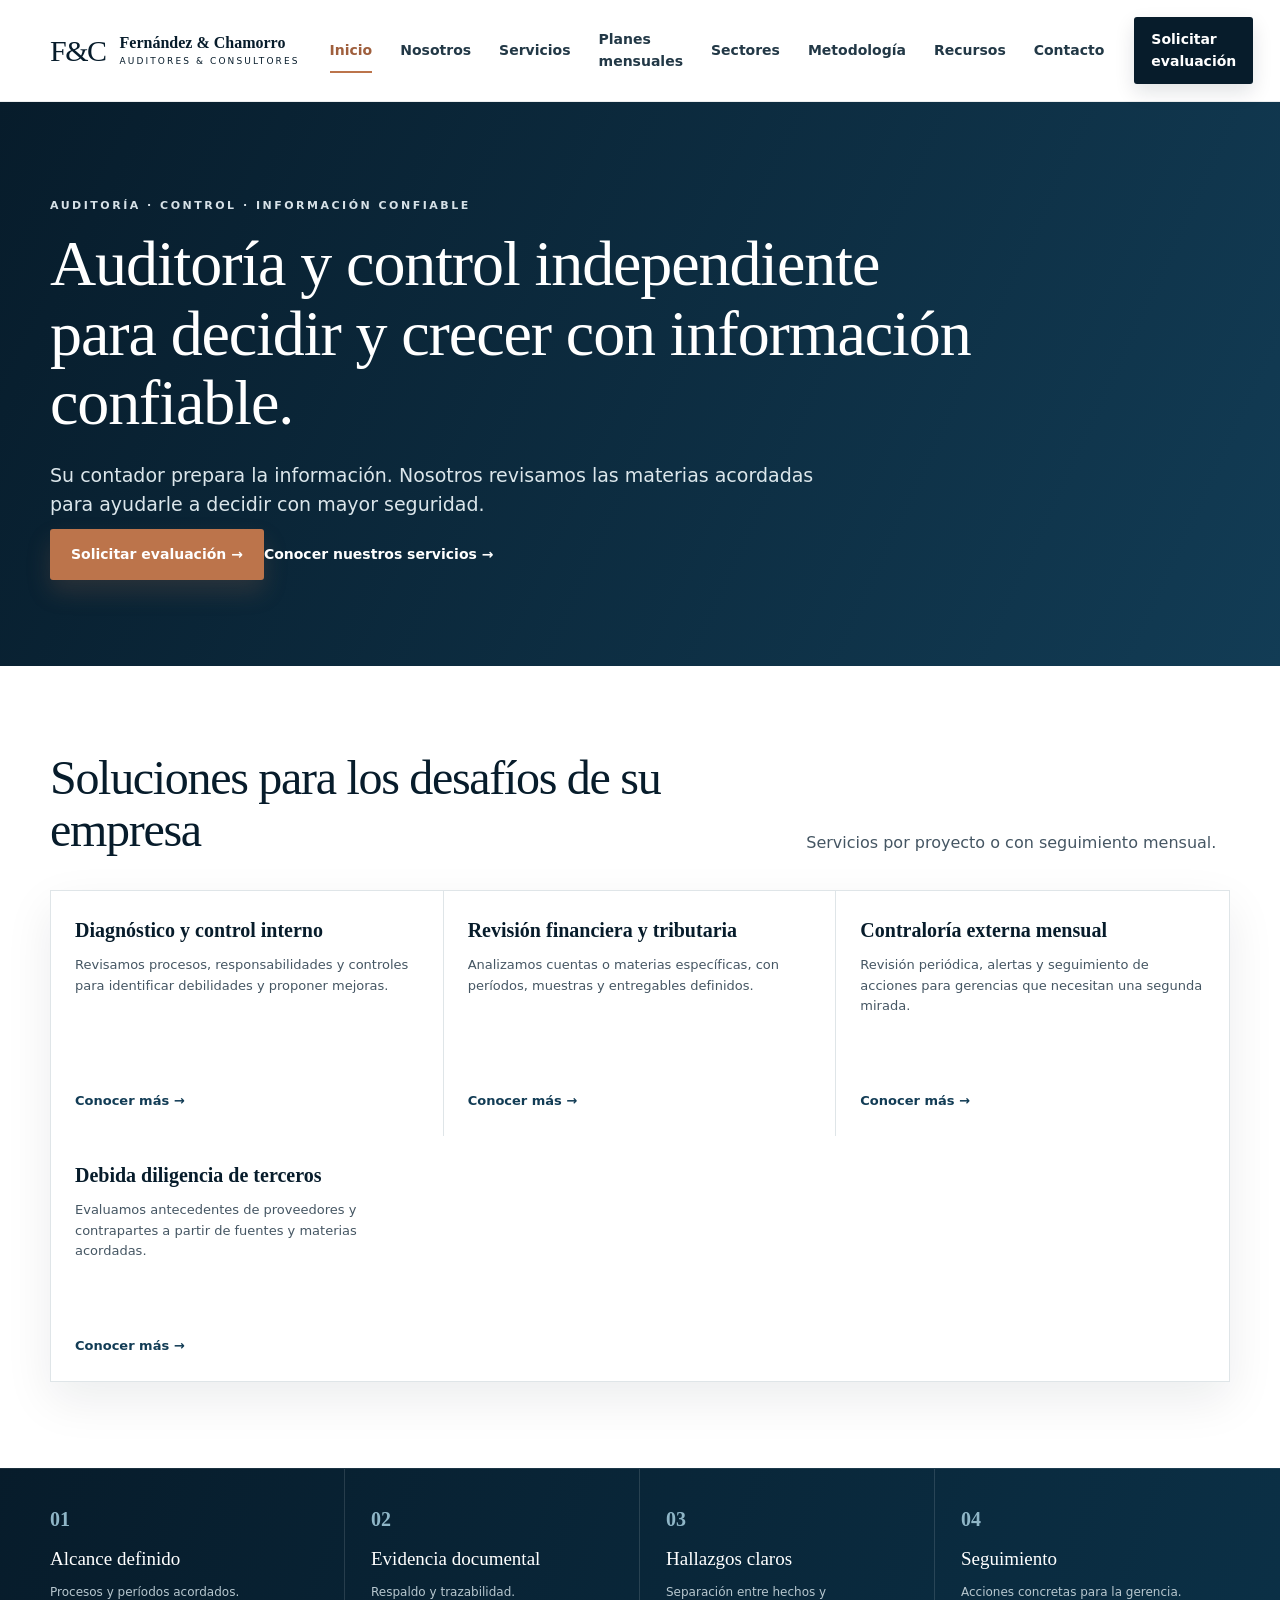
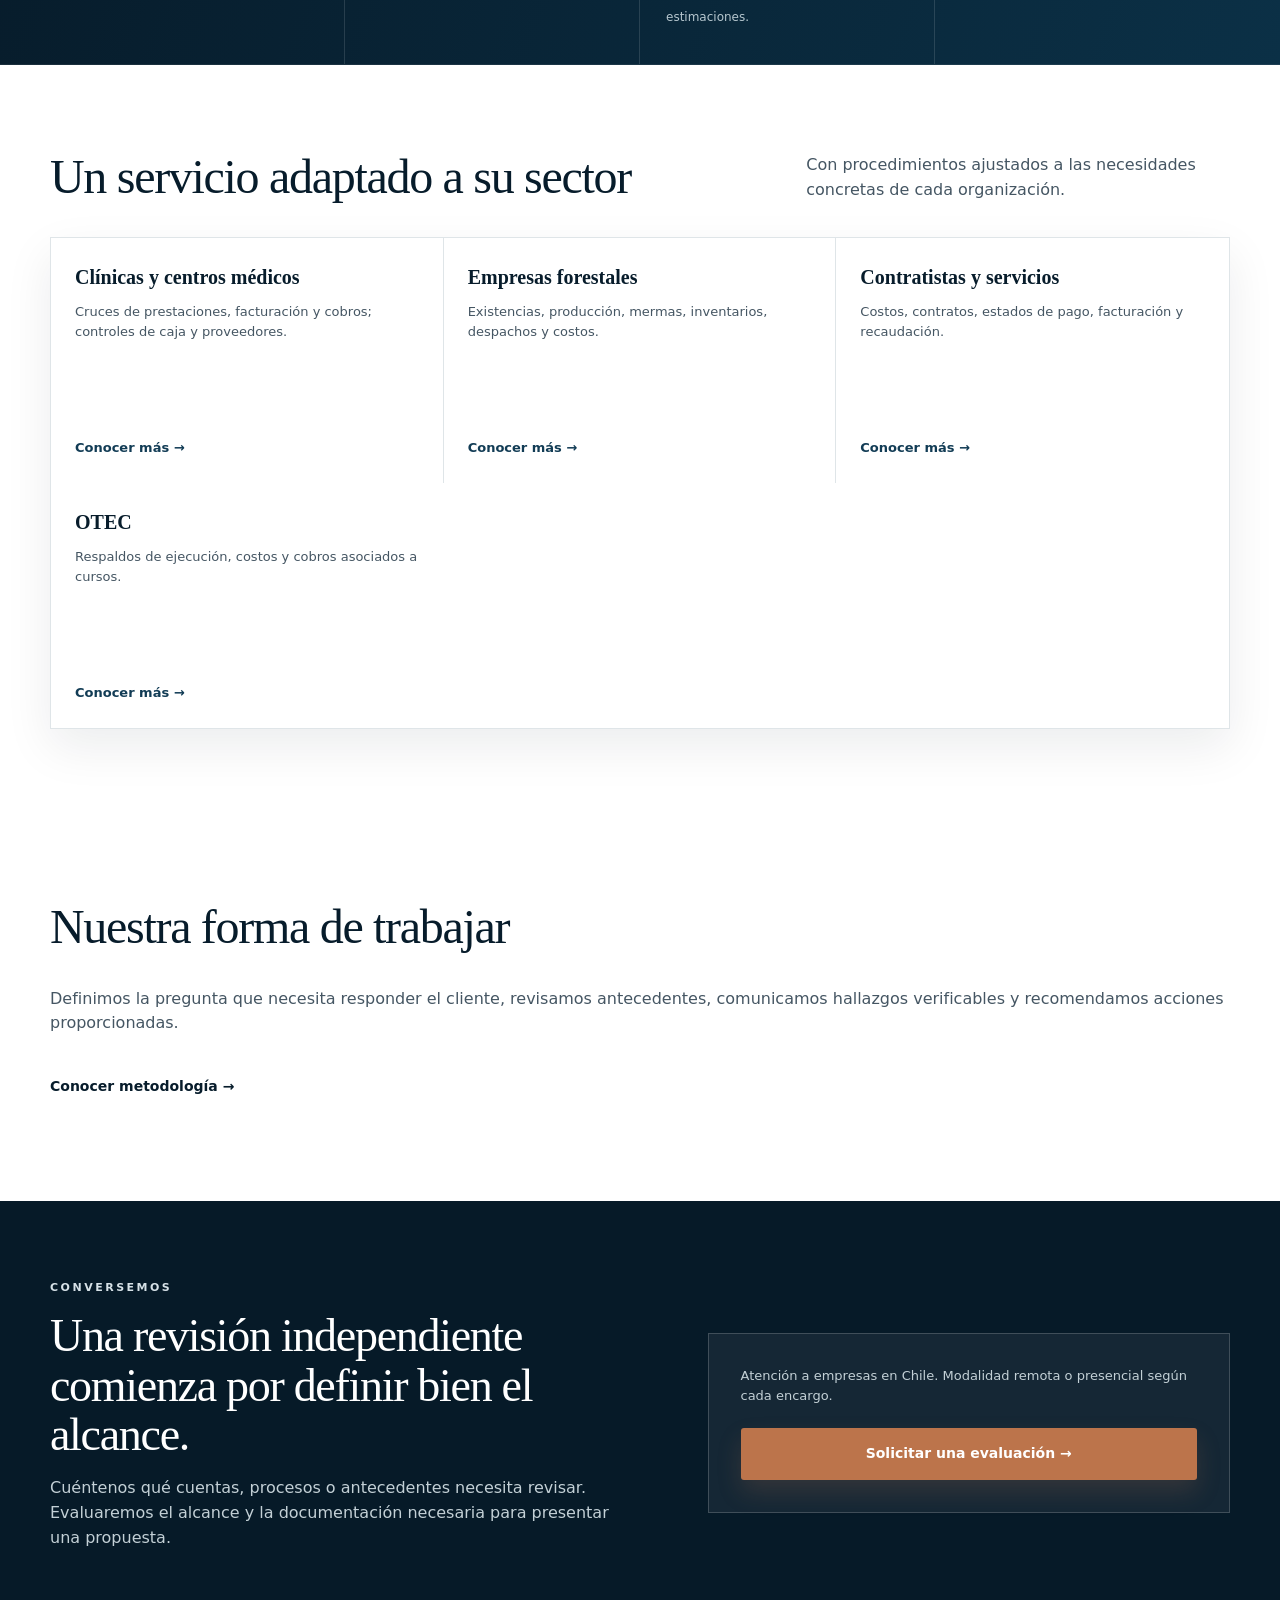
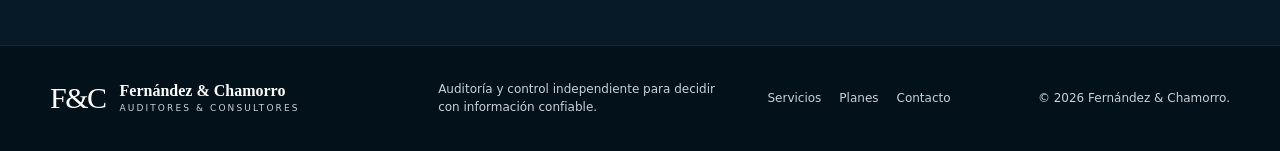
==== commit e76113c3: "design: apply approved corporate multipage visual style to index.html" ====
--- a/index.html
+++ b/index.html
@@ -1,4 +1,4 @@
 <!doctype html>
 <html lang="es-CL"><head><meta charset="utf-8"><meta name="viewport" content="width=device-width, initial-scale=1"><title>Auditoría, control interno y contraloría externa en Chile | Fernández &amp; Chamorro</title><meta name="description" content="Revisamos información, procesos y controles de empresas chilenas mediante auditoría independiente, revisión financiera y tributaria y debida diligencia."><meta name="robots" content="index,follow,max-image-preview:large"><meta name="theme-color" content="#071c2b"><link rel="canonical" href="https://fyc-auditores.cl/"><link rel="icon" href="/favicon.svg" type="image/svg+xml"><link rel="stylesheet" href="/styles.css"><meta property="og:type" content="website"><meta property="og:locale" content="es_CL"><meta property="og:title" content="Auditoría, control interno y contraloría externa en Chile | Fernández & Chamorro"><meta property="og:description" content="Revisamos información, procesos y controles de empresas chilenas mediante auditoría independiente, revisión financiera y tributaria y debida diligencia."><meta property="og:url" content="https://fyc-auditores.cl/"><meta property="og:site_name" content="Fernández & Chamorro"><script type="application/ld+json">{"@context":"https://schema.org","@type":"ProfessionalService","name":"Fernández & Chamorro Auditores Consultores","url":"https://fyc-auditores.cl/","areaServed":{"@type":"Country","name":"Chile"},"serviceType":["Control interno","Revisión financiera y tributaria específica","Contraloría externa mensual","Debida diligencia de terceros"]}</script></head>
 <body><a class="skip-link" href="#contenido">Ir al contenido</a><header class="site-header"><div class="container nav-wrap"><a class="brand" href="/" aria-label="Fernández y Chamorro, inicio"><span class="brand-mark">F&amp;C</span><span class="brand-copy"><strong>Fernández &amp; Chamorro</strong><small>Auditores &amp; Consultores</small></span></a><button class="nav-toggle" type="button" aria-expanded="false" aria-controls="main-nav" aria-label="Abrir menú"><span></span><span></span><span></span></button><nav class="main-nav" id="main-nav" aria-label="Navegación principal"><a href="/" class="active">Inicio</a><a href="/nosotros/">Nosotros</a><a href="/servicios/">Servicios</a><a href="/planes/">Planes mensuales</a><a href="/sectores/">Sectores</a><a href="/metodologia/">Metodología</a><a href="/recursos/">Recursos</a><a href="/contacto/">Contacto</a></nav><a href="/contacto/" class="btn btn-small btn-dark desktop-cta">Solicitar evaluación</a></div></header>
-<main id="contenido"><section class="page-hero"><div class="container"><p class="eyebrow">AUDITORÍA · CONTROL · INFORMACIÓN CONFIABLE</p><h1>Auditoría y control independiente para decidir y crecer con información confiable.</h1><p class="hero-lead">Su contador prepara la información. Nosotros revisamos las materias acordadas para ayudarle a decidir con mayor seguridad.</p></div></section><section class="section"><div class="container"><div class="section-head"><div><h2>Soluciones para los desafíos de su empresa</h2></div><p class="section-intro">Servicios por proyecto o con seguimiento mensual.</p></div><div class="service-grid multipage-grid"><article class="service-card"><h3>Diagnóstico y control interno</h3><p>Revisamos procesos, responsabilidades y controles para identificar debilidades y proponer mejoras.</p><a href="/servicios/#control" class="text-link">Conocer más →</a></article><article class="service-card"><h3>Revisión financiera y tributaria</h3><p>Analizamos cuentas o materias específicas, con períodos, muestras y entregables definidos.</p><a href="/servicios/#financiera" class="text-link">Conocer más →</a></article><article class="service-card"><h3>Contraloría externa mensual</h3><p>Revisión periódica, alertas y seguimiento de acciones para gerencias que necesitan una segunda mirada.</p><a href="/planes/" class="text-link">Conocer más →</a></article><article class="service-card"><h3>Debida diligencia de terceros</h3><p>Evaluamos antecedentes de proveedores y contrapartes a partir de fuentes y materias acordadas.</p><a href="/servicios/#integridad" class="text-link">Conocer más →</a></article></div></div></section><section class="value-band"><div class="container value-grid"><div><strong>01</strong><span>Alcance definido</span><small>Procesos y períodos acordados.</small></div><div><strong>02</strong><span>Evidencia documental</span><small>Respaldo y trazabilidad.</small></div><div><strong>03</strong><span>Hallazgos claros</span><small>Separación entre hechos y estimaciones.</small></div><div><strong>04</strong><span>Seguimiento</span><small>Acciones concretas para la gerencia.</small></div></div></section><section class="section"><div class="container"><div class="section-head"><div><h2>Un servicio adaptado a su sector</h2></div><p class="section-intro">Con procedimientos ajustados a las necesidades concretas de cada organización.</p></div><div class="service-grid multipage-grid"><article class="service-card"><h3>Clínicas y centros médicos</h3><p>Cruces de prestaciones, facturación y cobros; controles de caja y proveedores.</p><a href="/sectores/#salud" class="text-link">Conocer más →</a></article><article class="service-card"><h3>Empresas forestales</h3><p>Existencias, producción, mermas, inventarios, despachos y costos.</p><a href="/sectores/#forestal" class="text-link">Conocer más →</a></article><article class="service-card"><h3>Contratistas y servicios</h3><p>Costos, contratos, estados de pago, facturación y recaudación.</p><a href="/sectores/#contratistas" class="text-link">Conocer más →</a></article><article class="service-card"><h3>OTEC</h3><p>Respaldos de ejecución, costos y cobros asociados a cursos.</p><a href="/sectores/#otec" class="text-link">Conocer más →</a></article></div></div></section><section class="section"><div class="container"><div class="section-head"><div><h2>Nuestra forma de trabajar</h2></div></div><p class="body-copy">Definimos la pregunta que necesita responder el cliente, revisamos antecedentes, comunicamos hallazgos verificables y recomendamos acciones proporcionadas.</p><p><a href="/metodologia/" class="text-link">Conocer metodología →</a></p></div></section><section class="contact"><div class="container contact-grid"><div><p class="eyebrow">CONVERSEMOS</p><h2>Una revisión independiente comienza por definir bien el alcance.</h2><p>Cuéntenos qué cuentas, procesos o antecedentes necesita revisar. Evaluaremos el alcance y la documentación necesaria para presentar una propuesta.</p></div><div class="contact-card"><p>Atención a empresas en Chile. Modalidad remota o presencial según cada encargo.</p><a href="/contacto/" class="btn btn-copper full">Solicitar una evaluación →</a></div></div></section></main><footer class="footer"><div class="container footer-grid"><a class="brand footer-brand" href="/"><span class="brand-mark">F&amp;C</span><span class="brand-copy"><strong>Fernández &amp; Chamorro</strong><small>Auditores &amp; Consultores</small></span></a><p>Auditoría y control independiente para decidir con información confiable.</p><div class="footer-links"><a href="/servicios/">Servicios</a><a href="/planes/">Planes</a><a href="/contacto/">Contacto</a></div><p class="copyright">© <span id="year">2026</span> Fernández &amp; Chamorro.</p></div></footer><script src="/script.js" defer></script></body></html>+<main id="contenido"><section class="page-hero home-hero"><div class="container"><p class="eyebrow">AUDITORÍA · CONTROL · INFORMACIÓN CONFIABLE</p><h1>Auditoría y control independiente para decidir y crecer con información confiable.</h1><p class="hero-lead">Su contador prepara la información. Nosotros revisamos las materias acordadas para ayudarle a decidir con mayor seguridad.</p><div class="hero-ctas"><a class="btn btn-copper" href="/contacto/">Solicitar evaluación →</a><a class="text-link" href="/servicios/">Conocer nuestros servicios →</a></div></div></section><section class="section"><div class="container"><div class="section-head"><div><h2>Soluciones para los desafíos de su empresa</h2></div><p class="section-intro">Servicios por proyecto o con seguimiento mensual.</p></div><div class="service-grid multipage-grid home-services"><article class="service-card"><h3>Diagnóstico y control interno</h3><p>Revisamos procesos, responsabilidades y controles para identificar debilidades y proponer mejoras.</p><a href="/servicios/#control" class="text-link">Conocer más →</a></article><article class="service-card"><h3>Revisión financiera y tributaria</h3><p>Analizamos cuentas o materias específicas, con períodos, muestras y entregables definidos.</p><a href="/servicios/#financiera" class="text-link">Conocer más →</a></article><article class="service-card"><h3>Contraloría externa mensual</h3><p>Revisión periódica, alertas y seguimiento de acciones para gerencias que necesitan una segunda mirada.</p><a href="/planes/" class="text-link">Conocer más →</a></article><article class="service-card"><h3>Debida diligencia de terceros</h3><p>Evaluamos antecedentes de proveedores y contrapartes a partir de fuentes y materias acordadas.</p><a href="/servicios/#integridad" class="text-link">Conocer más →</a></article></div></div></section><section class="value-band"><div class="container value-grid"><div><strong>01</strong><span>Alcance definido</span><small>Procesos y períodos acordados.</small></div><div><strong>02</strong><span>Evidencia documental</span><small>Respaldo y trazabilidad.</small></div><div><strong>03</strong><span>Hallazgos claros</span><small>Separación entre hechos y estimaciones.</small></div><div><strong>04</strong><span>Seguimiento</span><small>Acciones concretas para la gerencia.</small></div></div></section><section class="section"><div class="container"><div class="section-head"><div><h2>Un servicio adaptado a su sector</h2></div><p class="section-intro">Con procedimientos ajustados a las necesidades concretas de cada organización.</p></div><div class="service-grid multipage-grid"><article class="service-card"><h3>Clínicas y centros médicos</h3><p>Cruces de prestaciones, facturación y cobros; controles de caja y proveedores.</p><a href="/sectores/#salud" class="text-link">Conocer más →</a></article><article class="service-card"><h3>Empresas forestales</h3><p>Existencias, producción, mermas, inventarios, despachos y costos.</p><a href="/sectores/#forestal" class="text-link">Conocer más →</a></article><article class="service-card"><h3>Contratistas y servicios</h3><p>Costos, contratos, estados de pago, facturación y recaudación.</p><a href="/sectores/#contratistas" class="text-link">Conocer más →</a></article><article class="service-card"><h3>OTEC</h3><p>Respaldos de ejecución, costos y cobros asociados a cursos.</p><a href="/sectores/#otec" class="text-link">Conocer más →</a></article></div></div></section><section class="section"><div class="container"><div class="section-head"><div><h2>Nuestra forma de trabajar</h2></div></div><p class="body-copy">Definimos la pregunta que necesita responder el cliente, revisamos antecedentes, comunicamos hallazgos verificables y recomendamos acciones proporcionadas.</p><p><a href="/metodologia/" class="text-link">Conocer metodología →</a></p></div></section><section class="contact"><div class="container contact-grid"><div><p class="eyebrow">CONVERSEMOS</p><h2>Una revisión independiente comienza por definir bien el alcance.</h2><p>Cuéntenos qué cuentas, procesos o antecedentes necesita revisar. Evaluaremos el alcance y la documentación necesaria para presentar una propuesta.</p></div><div class="contact-card"><p>Atención a empresas en Chile. Modalidad remota o presencial según cada encargo.</p><a href="/contacto/" class="btn btn-copper full">Solicitar una evaluación →</a></div></div></section></main><footer class="footer"><div class="container footer-grid"><a class="brand footer-brand" href="/"><span class="brand-mark">F&amp;C</span><span class="brand-copy"><strong>Fernández &amp; Chamorro</strong><small>Auditores &amp; Consultores</small></span></a><p>Auditoría y control independiente para decidir con información confiable.</p><div class="footer-links"><a href="/servicios/">Servicios</a><a href="/planes/">Planes</a><a href="/contacto/">Contacto</a></div><p class="copyright">© <span id="year">2026</span> Fernández &amp; Chamorro.</p></div></footer><script src="/script.js" defer></script></body></html>
--- a/styles.css
+++ b/styles.css
@@ -201,3 +201,29 @@
   html{scroll-behavior:auto}
   *{transition:none!important}
 }
+
+
+/* Navegación multipágina */
+.main-nav a.active{color:var(--copper-dark)}
+.main-nav a.active:after{right:0}
+.page-hero{padding:95px 0 86px;background:linear-gradient(115deg,#071c2b,#123c55);color:white}
+.page-hero .container{max-width:1180px}
+.page-hero h1{font-family:var(--serif);font-size:clamp(38px,5vw,66px);line-height:1.08;max-width:940px;font-weight:500;letter-spacing:-1.1px;margin:0 0 24px}
+.page-hero .hero-lead{max-width:800px;margin:0;font-size:19px}
+.multipage-grid{grid-template-columns:repeat(3,minmax(0,1fr));gap:0}
+.multipage-grid .service-card{min-height:245px}
+.multipage-grid .service-card:nth-child(3n){border-right:0}
+.check-list{padding-left:24px;line-height:1.85}
+.check-list li{margin-bottom:8px}
+.prose-panel{background:#f7f8f8;border:1px solid #dfe5e8;padding:32px 36px;max-width:960px}
+.prose-panel h3,.info-band h3{font-family:var(--serif);font-size:27px;font-weight:500;margin:0 0 12px}
+.prose-panel p{margin:12px 0}
+.info-band{border-left:4px solid var(--copper);padding:22px 28px;background:#f7f8f8}
+.small-note{font-size:14px;color:var(--slate-700);margin-top:24px}
+.anchor-target{scroll-margin-top:95px}
+.contact-card.light{background:#f7f8f8;color:var(--navy-900);border-color:var(--line);max-width:670px}
+.contact-card.light p{color:var(--slate-700)}
+.contact-card.light .contact-label{color:var(--slate-700)}
+.contact-card.light .contact-email{font-size:clamp(20px,4vw,31px)}
+@media(max-width:1000px){.main-nav{gap:10px;font-size:12px}.multipage-grid{grid-template-columns:repeat(2,minmax(0,1fr))}.multipage-grid .service-card:nth-child(3n){border-right:1px solid var(--line)}.multipage-grid .service-card:nth-child(2n){border-right:0}}
+@media(max-width:760px){.page-hero{padding:70px 0}.page-hero .hero-lead{font-size:16px}.multipage-grid{grid-template-columns:1fr}.multipage-grid .service-card,.multipage-grid .service-card:nth-child(3n){border-right:0}.prose-panel{padding:22px}.brand-copy{display:flex}.brand-copy strong{font-size:13px}.brand-copy small{font-size:8px;letter-spacing:1px}.brand-mark{font-size:25px}}
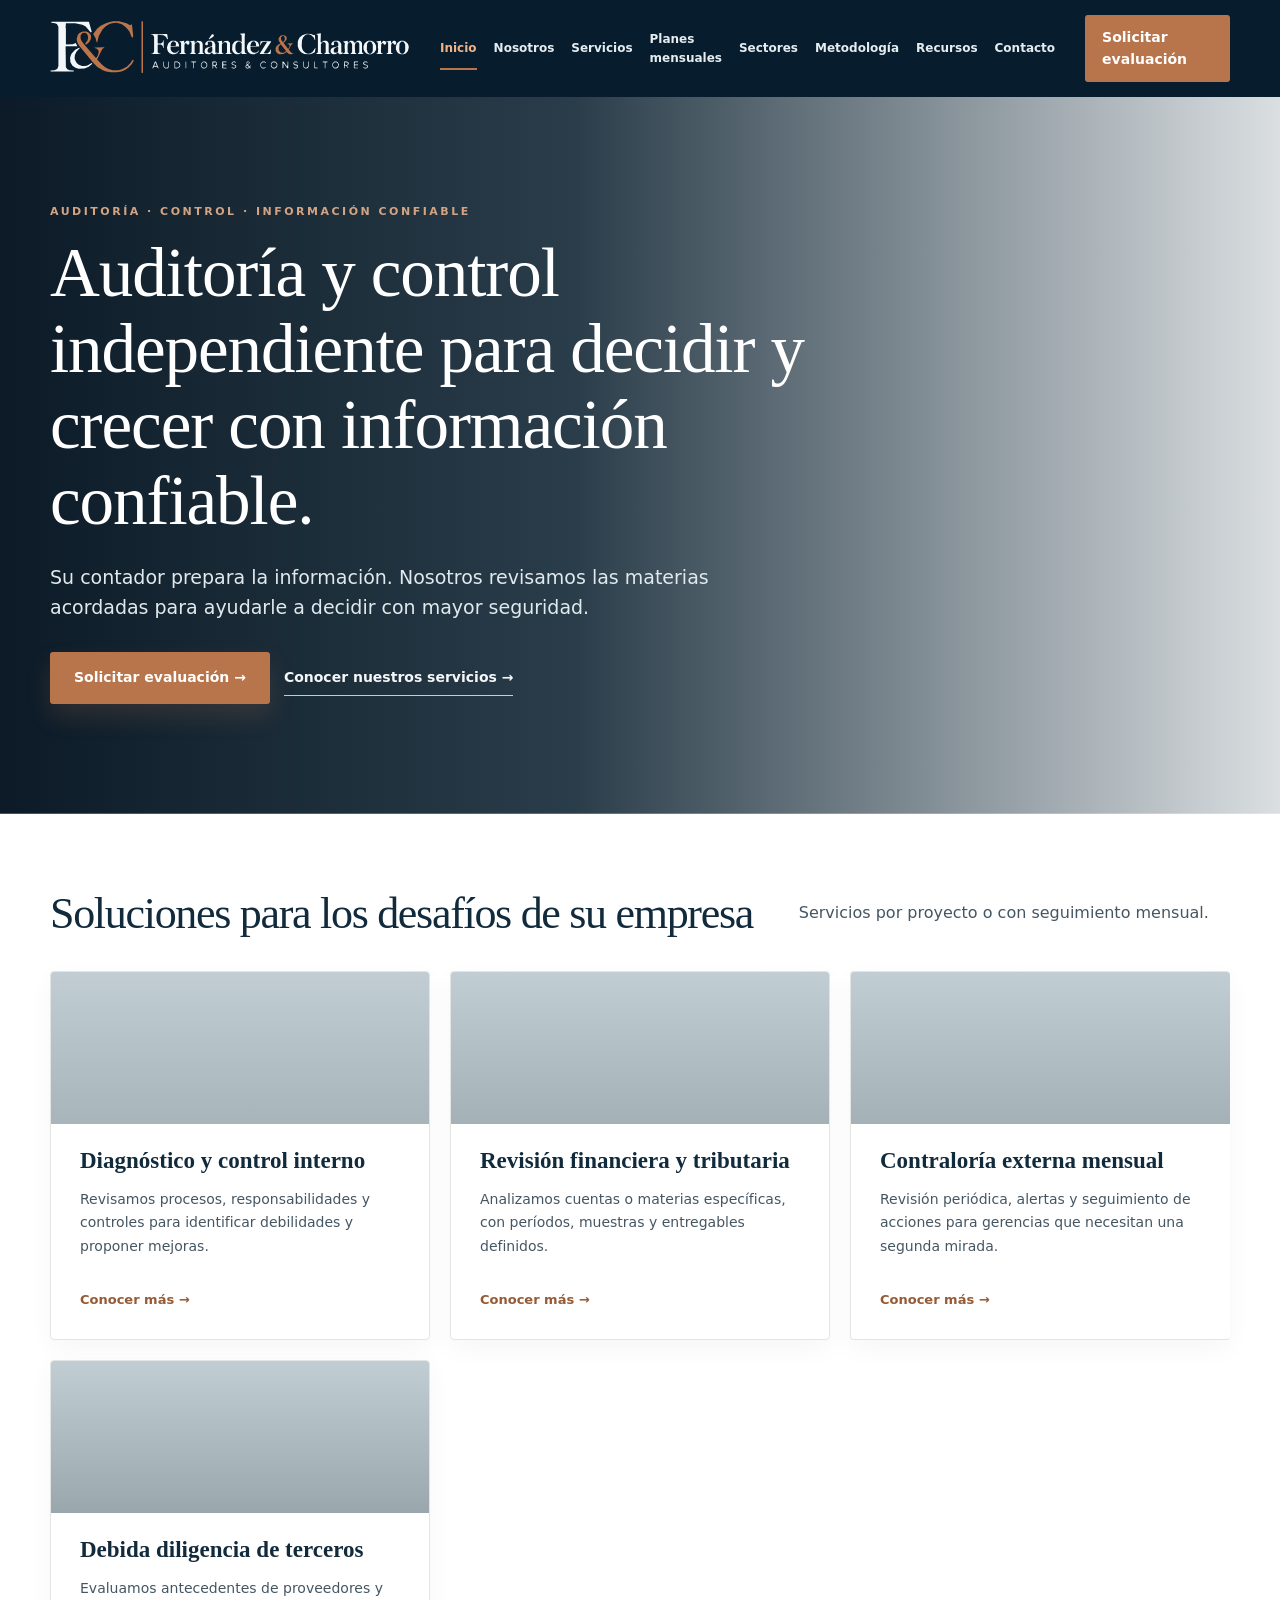
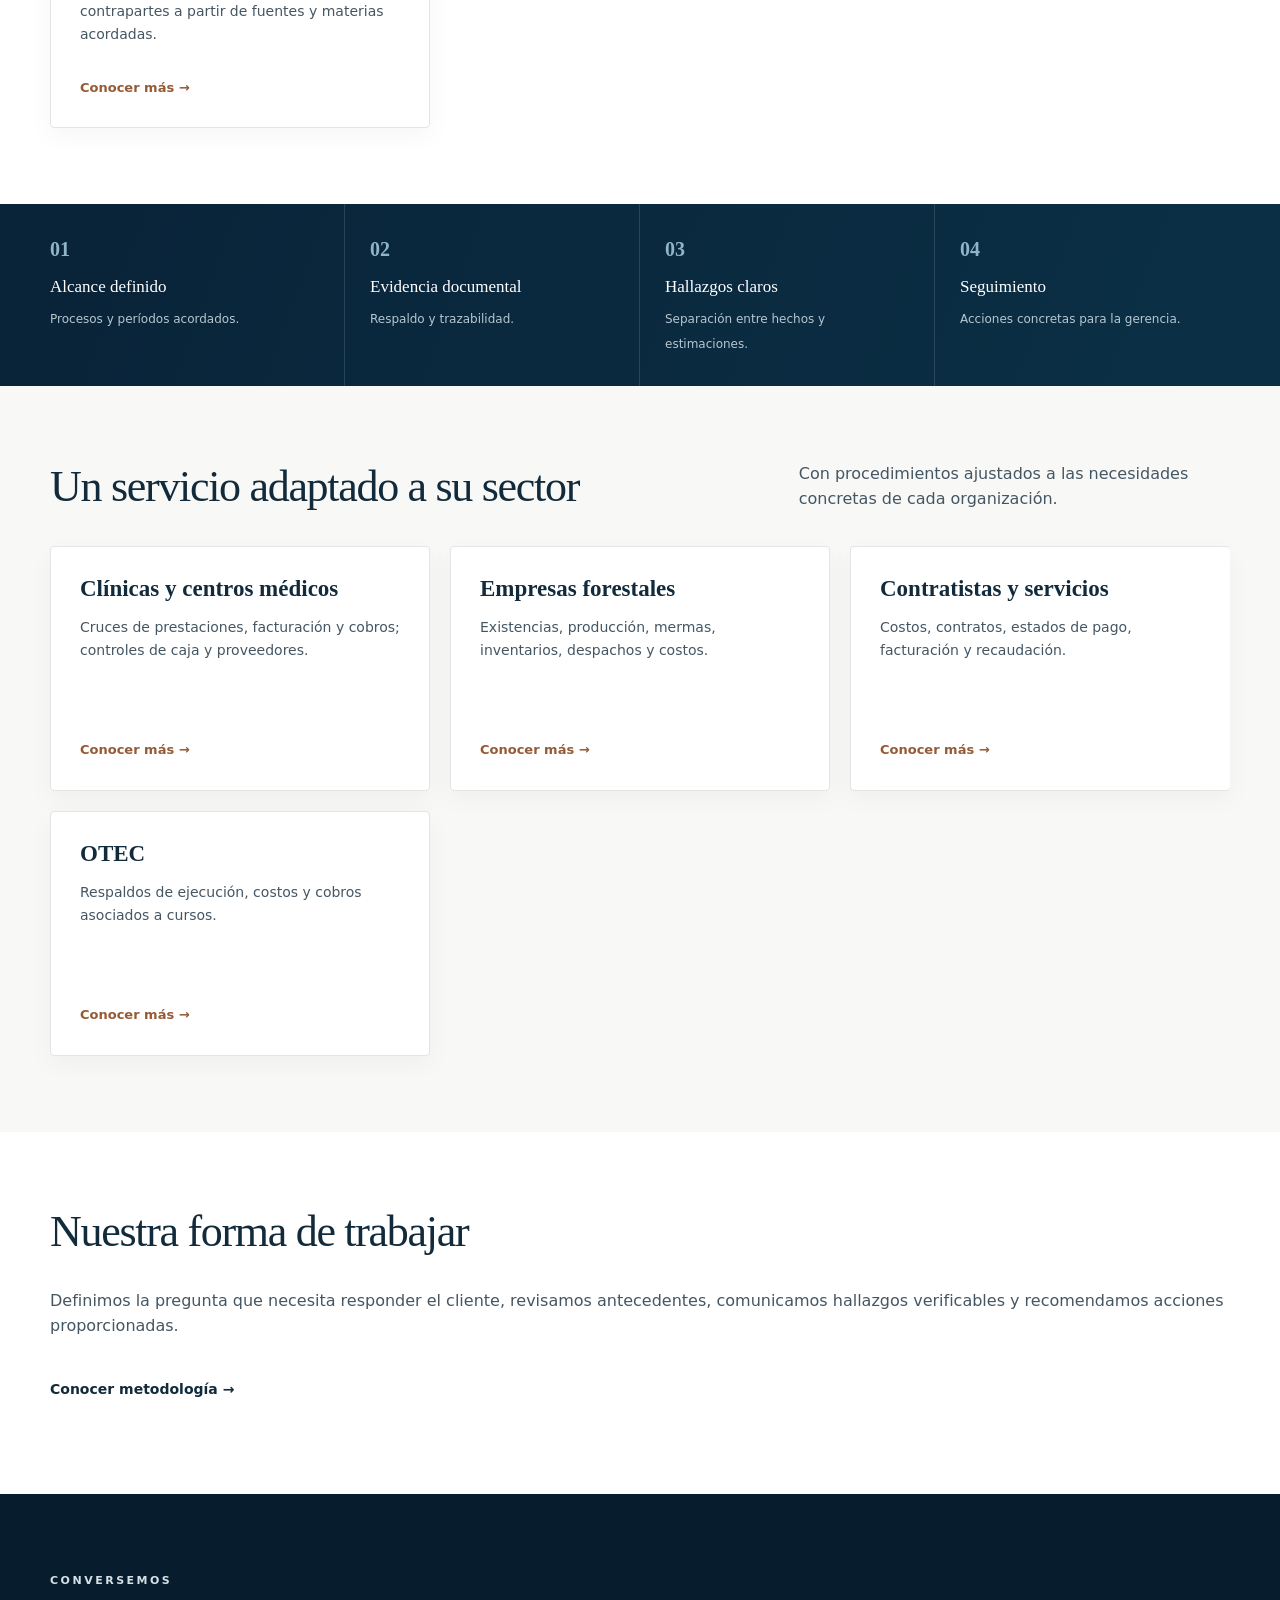
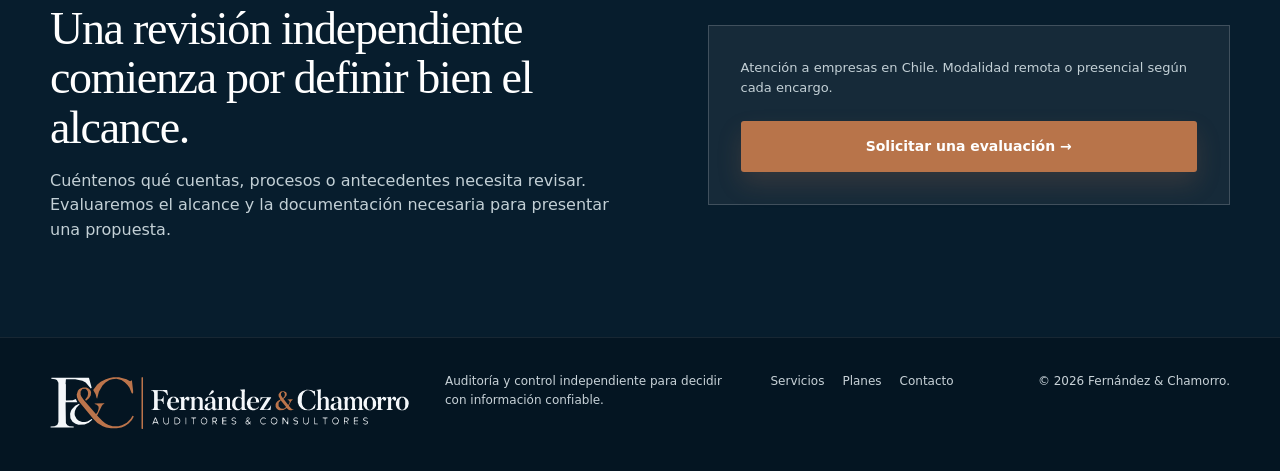
==== commit fc09a12a: "brand: show official logo in header and footer on index.html" ====
--- a/index.html
+++ b/index.html
@@ -1,4 +1,4 @@
 <!doctype html>
 <html lang="es-CL"><head><meta charset="utf-8"><meta name="viewport" content="width=device-width, initial-scale=1"><title>Auditoría, control interno y contraloría externa en Chile | Fernández &amp; Chamorro</title><meta name="description" content="Revisamos información, procesos y controles de empresas chilenas mediante auditoría independiente, revisión financiera y tributaria y debida diligencia."><meta name="robots" content="index,follow,max-image-preview:large"><meta name="theme-color" content="#071c2b"><link rel="canonical" href="https://fyc-auditores.cl/"><link rel="icon" href="/favicon.svg" type="image/svg+xml"><link rel="stylesheet" href="/styles.css"><meta property="og:type" content="website"><meta property="og:locale" content="es_CL"><meta property="og:title" content="Auditoría, control interno y contraloría externa en Chile | Fernández & Chamorro"><meta property="og:description" content="Revisamos información, procesos y controles de empresas chilenas mediante auditoría independiente, revisión financiera y tributaria y debida diligencia."><meta property="og:url" content="https://fyc-auditores.cl/"><meta property="og:site_name" content="Fernández & Chamorro"><script type="application/ld+json">{"@context":"https://schema.org","@type":"ProfessionalService","name":"Fernández & Chamorro Auditores Consultores","url":"https://fyc-auditores.cl/","areaServed":{"@type":"Country","name":"Chile"},"serviceType":["Control interno","Revisión financiera y tributaria específica","Contraloría externa mensual","Debida diligencia de terceros"]}</script></head>
-<body><a class="skip-link" href="#contenido">Ir al contenido</a><header class="site-header"><div class="container nav-wrap"><a class="brand" href="/" aria-label="Fernández y Chamorro, inicio"><span class="brand-mark">F&amp;C</span><span class="brand-copy"><strong>Fernández &amp; Chamorro</strong><small>Auditores &amp; Consultores</small></span></a><button class="nav-toggle" type="button" aria-expanded="false" aria-controls="main-nav" aria-label="Abrir menú"><span></span><span></span><span></span></button><nav class="main-nav" id="main-nav" aria-label="Navegación principal"><a href="/" class="active">Inicio</a><a href="/nosotros/">Nosotros</a><a href="/servicios/">Servicios</a><a href="/planes/">Planes mensuales</a><a href="/sectores/">Sectores</a><a href="/metodologia/">Metodología</a><a href="/recursos/">Recursos</a><a href="/contacto/">Contacto</a></nav><a href="/contacto/" class="btn btn-small btn-dark desktop-cta">Solicitar evaluación</a></div></header>
-<main id="contenido"><section class="page-hero home-hero"><div class="container"><p class="eyebrow">AUDITORÍA · CONTROL · INFORMACIÓN CONFIABLE</p><h1>Auditoría y control independiente para decidir y crecer con información confiable.</h1><p class="hero-lead">Su contador prepara la información. Nosotros revisamos las materias acordadas para ayudarle a decidir con mayor seguridad.</p><div class="hero-ctas"><a class="btn btn-copper" href="/contacto/">Solicitar evaluación →</a><a class="text-link" href="/servicios/">Conocer nuestros servicios →</a></div></div></section><section class="section"><div class="container"><div class="section-head"><div><h2>Soluciones para los desafíos de su empresa</h2></div><p class="section-intro">Servicios por proyecto o con seguimiento mensual.</p></div><div class="service-grid multipage-grid home-services"><article class="service-card"><h3>Diagnóstico y control interno</h3><p>Revisamos procesos, responsabilidades y controles para identificar debilidades y proponer mejoras.</p><a href="/servicios/#control" class="text-link">Conocer más →</a></article><article class="service-card"><h3>Revisión financiera y tributaria</h3><p>Analizamos cuentas o materias específicas, con períodos, muestras y entregables definidos.</p><a href="/servicios/#financiera" class="text-link">Conocer más →</a></article><article class="service-card"><h3>Contraloría externa mensual</h3><p>Revisión periódica, alertas y seguimiento de acciones para gerencias que necesitan una segunda mirada.</p><a href="/planes/" class="text-link">Conocer más →</a></article><article class="service-card"><h3>Debida diligencia de terceros</h3><p>Evaluamos antecedentes de proveedores y contrapartes a partir de fuentes y materias acordadas.</p><a href="/servicios/#integridad" class="text-link">Conocer más →</a></article></div></div></section><section class="value-band"><div class="container value-grid"><div><strong>01</strong><span>Alcance definido</span><small>Procesos y períodos acordados.</small></div><div><strong>02</strong><span>Evidencia documental</span><small>Respaldo y trazabilidad.</small></div><div><strong>03</strong><span>Hallazgos claros</span><small>Separación entre hechos y estimaciones.</small></div><div><strong>04</strong><span>Seguimiento</span><small>Acciones concretas para la gerencia.</small></div></div></section><section class="section"><div class="container"><div class="section-head"><div><h2>Un servicio adaptado a su sector</h2></div><p class="section-intro">Con procedimientos ajustados a las necesidades concretas de cada organización.</p></div><div class="service-grid multipage-grid"><article class="service-card"><h3>Clínicas y centros médicos</h3><p>Cruces de prestaciones, facturación y cobros; controles de caja y proveedores.</p><a href="/sectores/#salud" class="text-link">Conocer más →</a></article><article class="service-card"><h3>Empresas forestales</h3><p>Existencias, producción, mermas, inventarios, despachos y costos.</p><a href="/sectores/#forestal" class="text-link">Conocer más →</a></article><article class="service-card"><h3>Contratistas y servicios</h3><p>Costos, contratos, estados de pago, facturación y recaudación.</p><a href="/sectores/#contratistas" class="text-link">Conocer más →</a></article><article class="service-card"><h3>OTEC</h3><p>Respaldos de ejecución, costos y cobros asociados a cursos.</p><a href="/sectores/#otec" class="text-link">Conocer más →</a></article></div></div></section><section class="section"><div class="container"><div class="section-head"><div><h2>Nuestra forma de trabajar</h2></div></div><p class="body-copy">Definimos la pregunta que necesita responder el cliente, revisamos antecedentes, comunicamos hallazgos verificables y recomendamos acciones proporcionadas.</p><p><a href="/metodologia/" class="text-link">Conocer metodología →</a></p></div></section><section class="contact"><div class="container contact-grid"><div><p class="eyebrow">CONVERSEMOS</p><h2>Una revisión independiente comienza por definir bien el alcance.</h2><p>Cuéntenos qué cuentas, procesos o antecedentes necesita revisar. Evaluaremos el alcance y la documentación necesaria para presentar una propuesta.</p></div><div class="contact-card"><p>Atención a empresas en Chile. Modalidad remota o presencial según cada encargo.</p><a href="/contacto/" class="btn btn-copper full">Solicitar una evaluación →</a></div></div></section></main><footer class="footer"><div class="container footer-grid"><a class="brand footer-brand" href="/"><span class="brand-mark">F&amp;C</span><span class="brand-copy"><strong>Fernández &amp; Chamorro</strong><small>Auditores &amp; Consultores</small></span></a><p>Auditoría y control independiente para decidir con información confiable.</p><div class="footer-links"><a href="/servicios/">Servicios</a><a href="/planes/">Planes</a><a href="/contacto/">Contacto</a></div><p class="copyright">© <span id="year">2026</span> Fernández &amp; Chamorro.</p></div></footer><script src="/script.js" defer></script></body></html>+<body><a class="skip-link" href="#contenido">Ir al contenido</a><header class="site-header"><div class="container nav-wrap"><a class="brand" href="/" aria-label="Fernández y Chamorro, inicio"><img class="brand-logo" src="/assets/logo-fyc-header.svg" alt="Fernández &amp; Chamorro Auditores Consultores" width="360" height="65" decoding="async"></a><button class="nav-toggle" type="button" aria-expanded="false" aria-controls="main-nav" aria-label="Abrir menú"><span></span><span></span><span></span></button><nav class="main-nav" id="main-nav" aria-label="Navegación principal"><a href="/" class="active">Inicio</a><a href="/nosotros/">Nosotros</a><a href="/servicios/">Servicios</a><a href="/planes/">Planes mensuales</a><a href="/sectores/">Sectores</a><a href="/metodologia/">Metodología</a><a href="/recursos/">Recursos</a><a href="/contacto/">Contacto</a></nav><a href="/contacto/" class="btn btn-small btn-dark desktop-cta">Solicitar evaluación</a></div></header>
+<main id="contenido"><section class="page-hero home-hero"><div class="container"><p class="eyebrow">AUDITORÍA · CONTROL · INFORMACIÓN CONFIABLE</p><h1>Auditoría y control independiente para decidir y crecer con información confiable.</h1><p class="hero-lead">Su contador prepara la información. Nosotros revisamos las materias acordadas para ayudarle a decidir con mayor seguridad.</p><div class="hero-ctas"><a class="btn btn-copper" href="/contacto/">Solicitar evaluación →</a><a class="text-link" href="/servicios/">Conocer nuestros servicios →</a></div></div></section><section class="section"><div class="container"><div class="section-head"><div><h2>Soluciones para los desafíos de su empresa</h2></div><p class="section-intro">Servicios por proyecto o con seguimiento mensual.</p></div><div class="service-grid multipage-grid home-services"><article class="service-card"><h3>Diagnóstico y control interno</h3><p>Revisamos procesos, responsabilidades y controles para identificar debilidades y proponer mejoras.</p><a href="/servicios/#control" class="text-link">Conocer más →</a></article><article class="service-card"><h3>Revisión financiera y tributaria</h3><p>Analizamos cuentas o materias específicas, con períodos, muestras y entregables definidos.</p><a href="/servicios/#financiera" class="text-link">Conocer más →</a></article><article class="service-card"><h3>Contraloría externa mensual</h3><p>Revisión periódica, alertas y seguimiento de acciones para gerencias que necesitan una segunda mirada.</p><a href="/planes/" class="text-link">Conocer más →</a></article><article class="service-card"><h3>Debida diligencia de terceros</h3><p>Evaluamos antecedentes de proveedores y contrapartes a partir de fuentes y materias acordadas.</p><a href="/servicios/#integridad" class="text-link">Conocer más →</a></article></div></div></section><section class="value-band"><div class="container value-grid"><div><strong>01</strong><span>Alcance definido</span><small>Procesos y períodos acordados.</small></div><div><strong>02</strong><span>Evidencia documental</span><small>Respaldo y trazabilidad.</small></div><div><strong>03</strong><span>Hallazgos claros</span><small>Separación entre hechos y estimaciones.</small></div><div><strong>04</strong><span>Seguimiento</span><small>Acciones concretas para la gerencia.</small></div></div></section><section class="section"><div class="container"><div class="section-head"><div><h2>Un servicio adaptado a su sector</h2></div><p class="section-intro">Con procedimientos ajustados a las necesidades concretas de cada organización.</p></div><div class="service-grid multipage-grid"><article class="service-card"><h3>Clínicas y centros médicos</h3><p>Cruces de prestaciones, facturación y cobros; controles de caja y proveedores.</p><a href="/sectores/#salud" class="text-link">Conocer más →</a></article><article class="service-card"><h3>Empresas forestales</h3><p>Existencias, producción, mermas, inventarios, despachos y costos.</p><a href="/sectores/#forestal" class="text-link">Conocer más →</a></article><article class="service-card"><h3>Contratistas y servicios</h3><p>Costos, contratos, estados de pago, facturación y recaudación.</p><a href="/sectores/#contratistas" class="text-link">Conocer más →</a></article><article class="service-card"><h3>OTEC</h3><p>Respaldos de ejecución, costos y cobros asociados a cursos.</p><a href="/sectores/#otec" class="text-link">Conocer más →</a></article></div></div></section><section class="section"><div class="container"><div class="section-head"><div><h2>Nuestra forma de trabajar</h2></div></div><p class="body-copy">Definimos la pregunta que necesita responder el cliente, revisamos antecedentes, comunicamos hallazgos verificables y recomendamos acciones proporcionadas.</p><p><a href="/metodologia/" class="text-link">Conocer metodología →</a></p></div></section><section class="contact"><div class="container contact-grid"><div><p class="eyebrow">CONVERSEMOS</p><h2>Una revisión independiente comienza por definir bien el alcance.</h2><p>Cuéntenos qué cuentas, procesos o antecedentes necesita revisar. Evaluaremos el alcance y la documentación necesaria para presentar una propuesta.</p></div><div class="contact-card"><p>Atención a empresas en Chile. Modalidad remota o presencial según cada encargo.</p><a href="/contacto/" class="btn btn-copper full">Solicitar una evaluación →</a></div></div></section></main><footer class="footer"><div class="container footer-grid"><a class="brand footer-brand" href="/"><img class="brand-logo" src="/assets/logo-fyc-header.svg" alt="Fernández &amp; Chamorro Auditores Consultores" width="360" height="65" decoding="async"></a><p>Auditoría y control independiente para decidir con información confiable.</p><div class="footer-links"><a href="/servicios/">Servicios</a><a href="/planes/">Planes</a><a href="/contacto/">Contacto</a></div><p class="copyright">© <span id="year">2026</span> Fernández &amp; Chamorro.</p></div></footer><script src="/script.js" defer></script></body></html>
--- a/styles.css
+++ b/styles.css
@@ -227,3 +227,108 @@
 .contact-card.light .contact-email{font-size:clamp(20px,4vw,31px)}
 @media(max-width:1000px){.main-nav{gap:10px;font-size:12px}.multipage-grid{grid-template-columns:repeat(2,minmax(0,1fr))}.multipage-grid .service-card:nth-child(3n){border-right:1px solid var(--line)}.multipage-grid .service-card:nth-child(2n){border-right:0}}
 @media(max-width:760px){.page-hero{padding:70px 0}.page-hero .hero-lead{font-size:16px}.multipage-grid{grid-template-columns:1fr}.multipage-grid .service-card,.multipage-grid .service-card:nth-child(3n){border-right:0}.prose-panel{padding:22px}.brand-copy{display:flex}.brand-copy strong{font-size:13px}.brand-copy small{font-size:8px;letter-spacing:1px}.brand-mark{font-size:25px}}
+
+
+/* Identidad premium de la maqueta aprobada. Imágenes decorativas con fallback degradado. */
+:root{--navy-950:#061622;--navy-900:#092338;--navy-800:#11354b;--copper:#b8744a;--copper-dark:#975633;--paper:#f8f8f6;--line:#e3e5e5;--shadow:0 16px 46px rgba(5,27,43,.07)}
+body{font-family:Inter,ui-sans-serif,system-ui,-apple-system,BlinkMacSystemFont,"Segoe UI",sans-serif;color:#122b3c}
+.site-header{background:#071d2d;color:#f7f7f6;border:0;backdrop-filter:none}
+.site-header .brand-mark{color:#c88a61;font-size:34px}
+.site-header .brand-copy strong{color:#fff}
+.site-header .brand-copy small{color:#d1dbe1}
+.site-header .main-nav{color:#e6edf1;gap:17px;font-size:12px}
+.site-header .main-nav a{padding:30px 0}
+.site-header .main-nav a:hover,.site-header .main-nav a.active{color:#f0b388}
+.site-header .desktop-cta{background:var(--copper);box-shadow:none}
+.site-header .desktop-cta:hover{background:var(--copper-dark)}
+.site-header .nav-toggle span{background:#fff}
+.page-hero{position:relative;overflow:hidden;isolation:isolate;min-height:330px;padding:84px 0 72px;background:linear-gradient(95deg,rgba(5,23,38,.98),rgba(7,27,42,.80) 55%,rgba(7,27,42,.25)),url("https://images.unsplash.com/photo-1454165804606-c3d57bc86b40?auto=format&fit=crop&w=1500&q=78") center/cover;color:#fff}
+.page-hero::after{content:"";position:absolute;bottom:0;left:0;right:0;height:1px;background:rgba(255,255,255,.13)}
+.page-hero.home-hero{min-height:550px;padding:106px 0 110px;background-image:linear-gradient(90deg,rgba(4,19,32,.97) 0%,rgba(7,29,44,.86) 45%,rgba(9,38,55,.15) 100%),url("https://images.unsplash.com/photo-1464822759023-fed622ff2c3b?auto=format&fit=crop&w=1800&q=82");background-position:center 53%}
+.page-hero.hero-nosotros{background-image:linear-gradient(95deg,rgba(5,23,38,.98),rgba(7,27,42,.64) 63%,rgba(7,27,42,.18)),url("https://images.unsplash.com/photo-1497366811353-6870744d04b2?auto=format&fit=crop&w=1500&q=78")}
+.page-hero.hero-sectores{background-image:linear-gradient(95deg,rgba(5,23,38,.99),rgba(7,27,42,.67) 61%,rgba(7,27,42,.20)),url("https://images.unsplash.com/photo-1464822759023-fed622ff2c3b?auto=format&fit=crop&w=1800&q=82")}
+.page-hero.hero-contacto{background-image:linear-gradient(95deg,rgba(5,23,38,.99),rgba(7,27,42,.65) 70%,rgba(7,27,42,.18)),url("https://images.unsplash.com/photo-1454165804606-c3d57bc86b40?auto=format&fit=crop&w=1500&q=78")}
+.page-hero.hero-planes{background-image:linear-gradient(95deg,rgba(5,23,38,.99),rgba(7,27,42,.72) 63%,rgba(7,27,42,.19)),url("https://images.unsplash.com/photo-1454165804606-c3d57bc86b40?auto=format&fit=crop&w=1500&q=78")}
+.page-hero.hero-metodologia{background-image:linear-gradient(95deg,rgba(5,23,38,.98),rgba(7,27,42,.73) 61%,rgba(7,27,42,.2)),url("https://images.unsplash.com/photo-1486406146926-c627a92ad1ab?auto=format&fit=crop&w=1500&q=78")}
+.page-hero h1{font-size:clamp(39px,4.7vw,65px);max-width:800px;line-height:1.1}
+.page-hero.home-hero h1{font-size:clamp(45px,5.4vw,76px);max-width:770px}
+.page-hero .hero-lead{max-width:740px;color:#e0e9ed}
+.page-hero .eyebrow{color:#d3a483}
+.hero-ctas{display:flex;gap:14px;align-items:center;flex-wrap:wrap;margin-top:30px}
+.hero-ctas .btn{padding:14px 23px}
+.hero-ctas .text-link{margin-top:0;color:#f4f6f8;border-bottom:1px solid rgba(255,255,255,.75);padding:7px 0}
+.breadcrumb{font-size:12px;color:#d3e0e7;letter-spacing:.025em;margin-bottom:20px}
+.breadcrumb a{text-decoration:underline;text-underline-offset:3px}
+.section{padding:76px 0}
+.section:nth-of-type(even){background:var(--paper)}
+.section-head{align-items:center;gap:30px}
+.section-head h2{font-size:clamp(31px,3.5vw,44px)}
+.multipage-grid{border:0;gap:20px;background:transparent;box-shadow:none}
+.multipage-grid .service-card{border:1px solid var(--line);border-radius:4px;min-height:245px;background:#fff;box-shadow:0 8px 26px rgba(4,27,40,.04);padding:29px;overflow:hidden;transition:transform .18s ease,box-shadow .18s ease}
+.multipage-grid .service-card:hover{transform:translateY(-4px);box-shadow:0 18px 34px rgba(4,27,40,.12)}
+.multipage-grid .service-card h3{font-size:23px}
+.multipage-grid .service-card p{font-size:14px;line-height:1.65}
+.multipage-grid .service-card .text-link{margin-top:auto;padding-top:12px;color:#965a35}
+.home-services .service-card::before{content:"";display:block;height:152px;margin:-29px -29px 24px;background:#cbd7dc center/cover}
+.home-services .service-card:nth-child(1)::before{background-image:linear-gradient(0deg,rgba(6,24,34,.18),rgba(6,24,34,.05)),url("https://images.unsplash.com/photo-1497366811353-6870744d04b2?auto=format&fit=crop&w=1500&q=78")}
+.home-services .service-card:nth-child(2)::before{background-image:linear-gradient(0deg,rgba(6,24,34,.2),rgba(6,24,34,.05)),url("https://images.unsplash.com/photo-1454165804606-c3d57bc86b40?auto=format&fit=crop&w=1500&q=78")}
+.home-services .service-card:nth-child(3)::before{background-image:linear-gradient(0deg,rgba(6,24,34,.2),rgba(6,24,34,.05)),url("https://images.unsplash.com/photo-1486406146926-c627a92ad1ab?auto=format&fit=crop&w=1500&q=78")}
+.home-services .service-card:nth-child(4)::before{background-image:linear-gradient(0deg,rgba(6,24,34,.25),rgba(6,24,34,.05)),url("https://images.unsplash.com/photo-1497366811353-6870744d04b2?auto=format&fit=crop&w=1500&q=78")}
+.page-hero+.section{background:white}
+.value-band{border:0}
+.value-grid>div{padding:30px 25px}
+.value-grid span{font-size:17px}
+.info-band{border-left-color:var(--copper)}
+.prose-panel{background:#fff;border-radius:3px;box-shadow:0 8px 28px rgba(7,28,43,.03)}
+.prose-panel h3{color:#092338}
+.profile-grid{display:grid;grid-template-columns:repeat(2,minmax(0,1fr));gap:20px}
+.profile-card{display:grid;grid-template-columns:130px 1fr;border:1px solid var(--line);background:#fff;min-height:180px}
+.profile-monogram{display:grid;place-items:center;background:linear-gradient(145deg,#0a293f,#28506a);color:#d99b73;font-family:Georgia,serif;font-size:39px}
+.profile-details{padding:25px}
+.profile-details h3{font:600 23px Georgia,serif;margin:0 0 5px}
+.profile-details p{margin:0;color:var(--slate-700);font-size:14px}
+.values-grid{display:grid;grid-template-columns:repeat(4,1fr);gap:15px}
+.value-card{border:1px solid var(--line);background:#fff;padding:25px;text-align:center}
+.value-card strong{display:block;color:var(--copper-dark);font-size:18px;margin-bottom:9px}
+.value-card p{font-size:13px;color:var(--slate-700);margin:0}
+.pricing-grid{display:grid;grid-template-columns:repeat(3,minmax(0,1fr));gap:18px}
+.pricing-card{background:#fff;border:1px solid var(--line);display:flex;flex-direction:column;border-radius:4px;overflow:hidden}
+.pricing-card.featured{border-color:#b8744a;box-shadow:0 12px 34px rgba(145,84,48,.1)}
+.pricing-head{padding:26px 24px;border-bottom:1px solid var(--line)}
+.pricing-head h3{font:600 25px Georgia,serif;margin:0 0 6px}
+.pricing-head p{margin:0;color:var(--slate-700);font-size:13px}
+.pricing-card.featured .pricing-head{background:linear-gradient(110deg,#bd784f,#a7643e);color:white}
+.pricing-card.featured .pricing-head p{color:#fbece4}
+.pricing-body{padding:22px 25px;flex:1;display:flex;flex-direction:column}
+.pricing-body p{margin:0 0 15px;font-size:14px}
+.pricing-body ul{padding-left:18px;font-size:13px;line-height:1.75}
+.pricing-body .btn{margin-top:auto;padding:12px 14px}
+.sector-visual{height:120px;margin:0 0 18px;border-radius:3px;background:#dce5e7 center/cover}
+.sector-visual.health{background-image:url("https://images.unsplash.com/photo-1486406146926-c627a92ad1ab?auto=format&fit=crop&w=1500&q=78")}
+.sector-visual.forestry{background-image:url("https://images.unsplash.com/photo-1464822759023-fed622ff2c3b?auto=format&fit=crop&w=1800&q=82")}
+.sector-visual.contractors{background-image:url("https://images.unsplash.com/photo-1497366811353-6870744d04b2?auto=format&fit=crop&w=1500&q=78")}
+.sector-visual.training{background-image:url("https://images.unsplash.com/photo-1454165804606-c3d57bc86b40?auto=format&fit=crop&w=1500&q=78")}
+.contact-layout{display:grid;grid-template-columns:minmax(0,1.2fr) minmax(260px,.8fr);gap:35px;align-items:start}
+.inquiry-form{background:#fff;border:1px solid var(--line);padding:30px;display:grid;gap:15px}
+.form-grid{display:grid;grid-template-columns:repeat(2,minmax(0,1fr));gap:14px}
+.field{display:flex;flex-direction:column;gap:6px}
+.field label{font-size:12px;font-weight:750;color:#19384c}
+.field input,.field select,.field textarea{width:100%;padding:12px 13px;border:1px solid #cbd4d9;border-radius:2px;background:#fff;color:#102d40;min-height:45px}
+.field textarea{min-height:125px;resize:vertical}
+.field input:focus,.field select:focus,.field textarea:focus{outline:2px solid #b8744a;outline-offset:1px}
+.inquiry-form .btn{cursor:pointer}
+.form-note{font-size:12px;color:#647781;margin:0}
+.contact-aside{padding:27px;border:1px solid var(--line);background:#f6f7f7}
+.contact-aside h3{font:600 24px Georgia,serif;margin:0 0 20px}
+.contact-aside a{overflow-wrap:anywhere;color:#975633}
+.contact-aside p{font-size:14px;color:#4b6070}
+.contact{background:#071d2d}
+.footer{background:#041522}
+.footer-grid{align-items:start}
+@media (max-width:1100px){.site-header .main-nav{gap:11px;font-size:11px}.brand-copy strong{font-size:14px}}
+@media (max-width:900px){.site-header .desktop-cta{display:none}.site-header .main-nav{gap:9px}.profile-grid,.pricing-grid{grid-template-columns:1fr 1fr}.values-grid{grid-template-columns:1fr 1fr}.contact-layout{grid-template-columns:1fr}}
+@media (max-width:760px){.site-header .main-nav{background:#071d2d;border-color:#254354;color:#fff;top:72px;left:0;right:0;padding:10px 18px}.site-header .main-nav a{padding:15px 12px;border-color:#254354}.page-hero{min-height:0;padding:70px 0}.page-hero.home-hero{min-height:0;padding:78px 0 84px}.page-hero.home-hero h1{font-size:43px}.page-hero h1{font-size:38px}.page-hero.home-hero{background-position:60% center}.multipage-grid .service-card{padding:24px}.home-services .service-card::before{margin:-24px -24px 22px}.profile-grid,.pricing-grid,.values-grid{grid-template-columns:1fr}.profile-card{grid-template-columns:105px 1fr}.profile-details{padding:18px}.form-grid{grid-template-columns:1fr}.inquiry-form{padding:20px}.section{padding:58px 0}}
+@media(prefers-reduced-motion:reduce){.multipage-grid .service-card:hover{transform:none}}
+
+/* Menú colapsado en tablet y portátiles estrechos */
+@media (min-width:761px) and (max-width:1120px){.site-header .desktop-cta{display:none}.site-header .nav-toggle{display:block}.site-header .main-nav{display:none;position:absolute;top:82px;left:20px;right:20px;flex-direction:column;align-items:stretch;gap:0;padding:12px;background:#071d2d;border:1px solid #284457;box-shadow:0 18px 45px rgba(0,0,0,.2)}.site-header .main-nav.open{display:flex}.site-header .main-nav a{padding:13px 15px;border-bottom:1px solid #284457}.site-header .main-nav a:after{display:none}}
